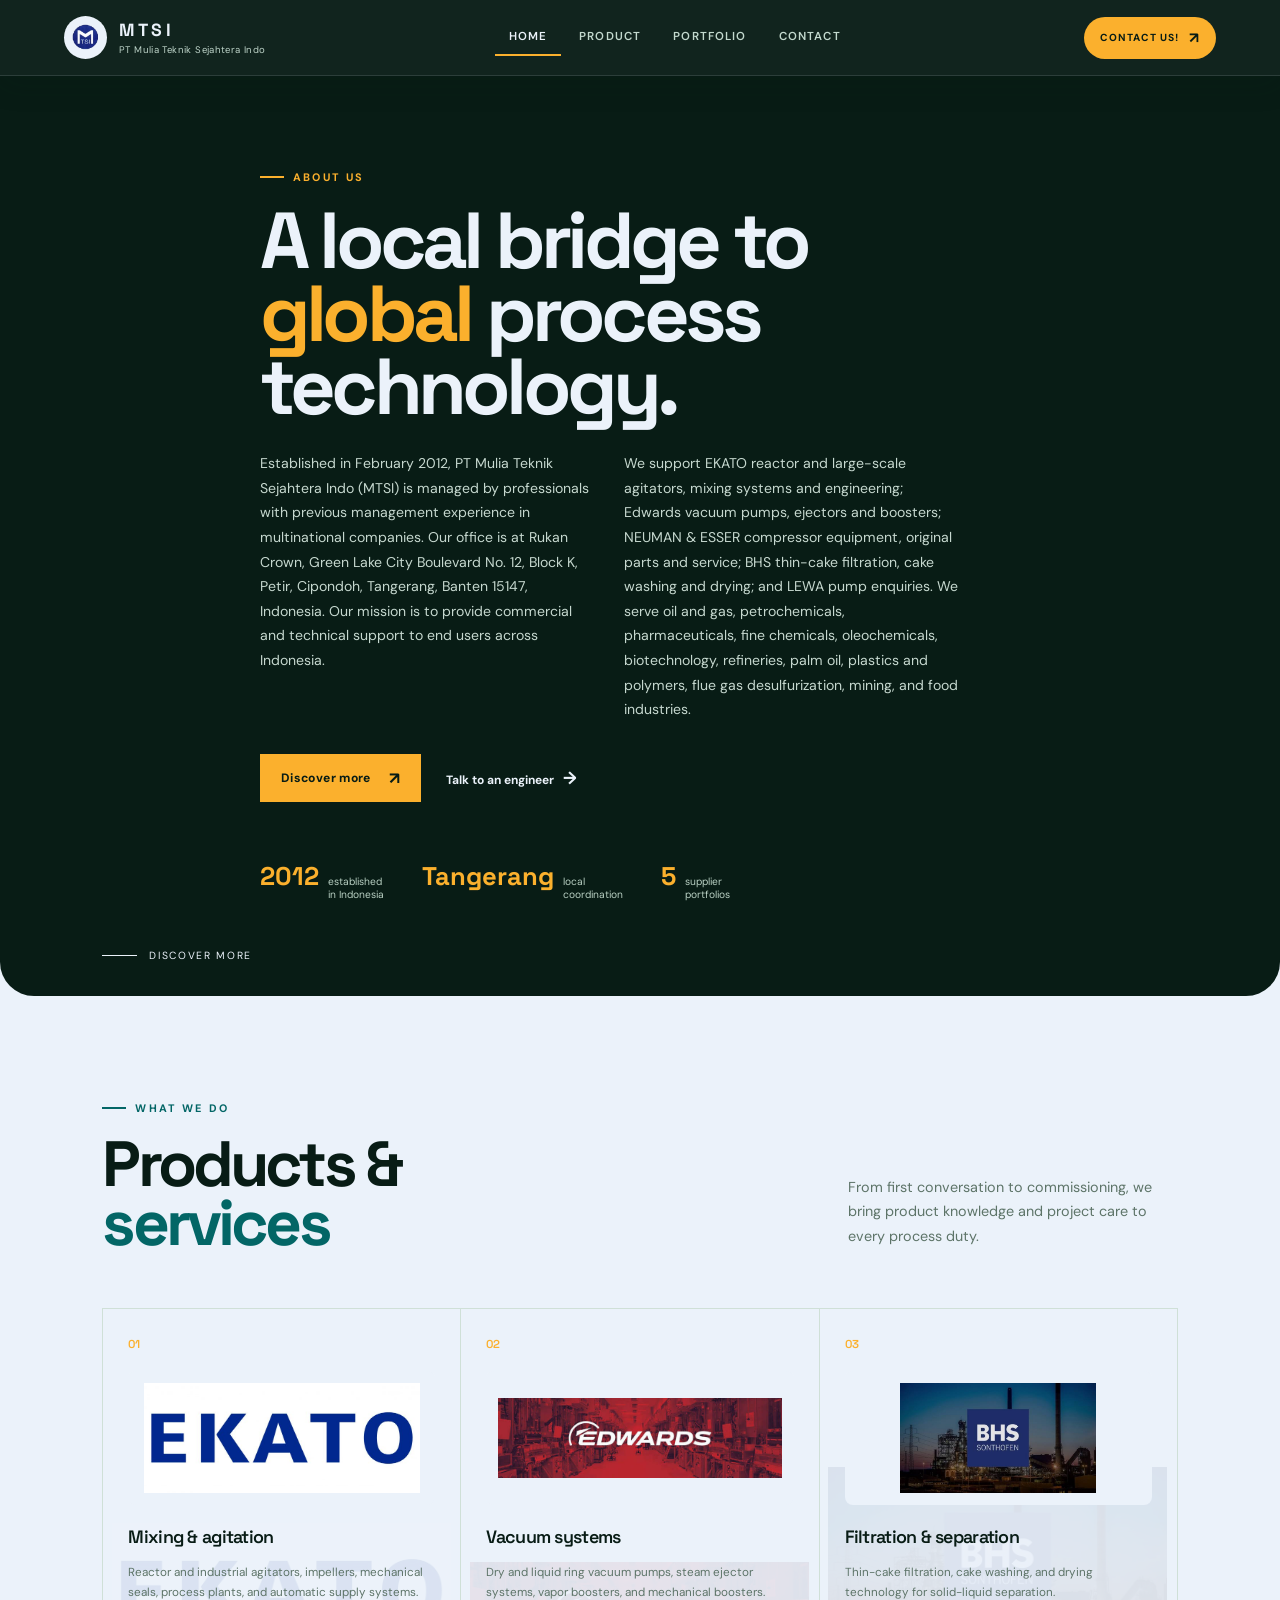
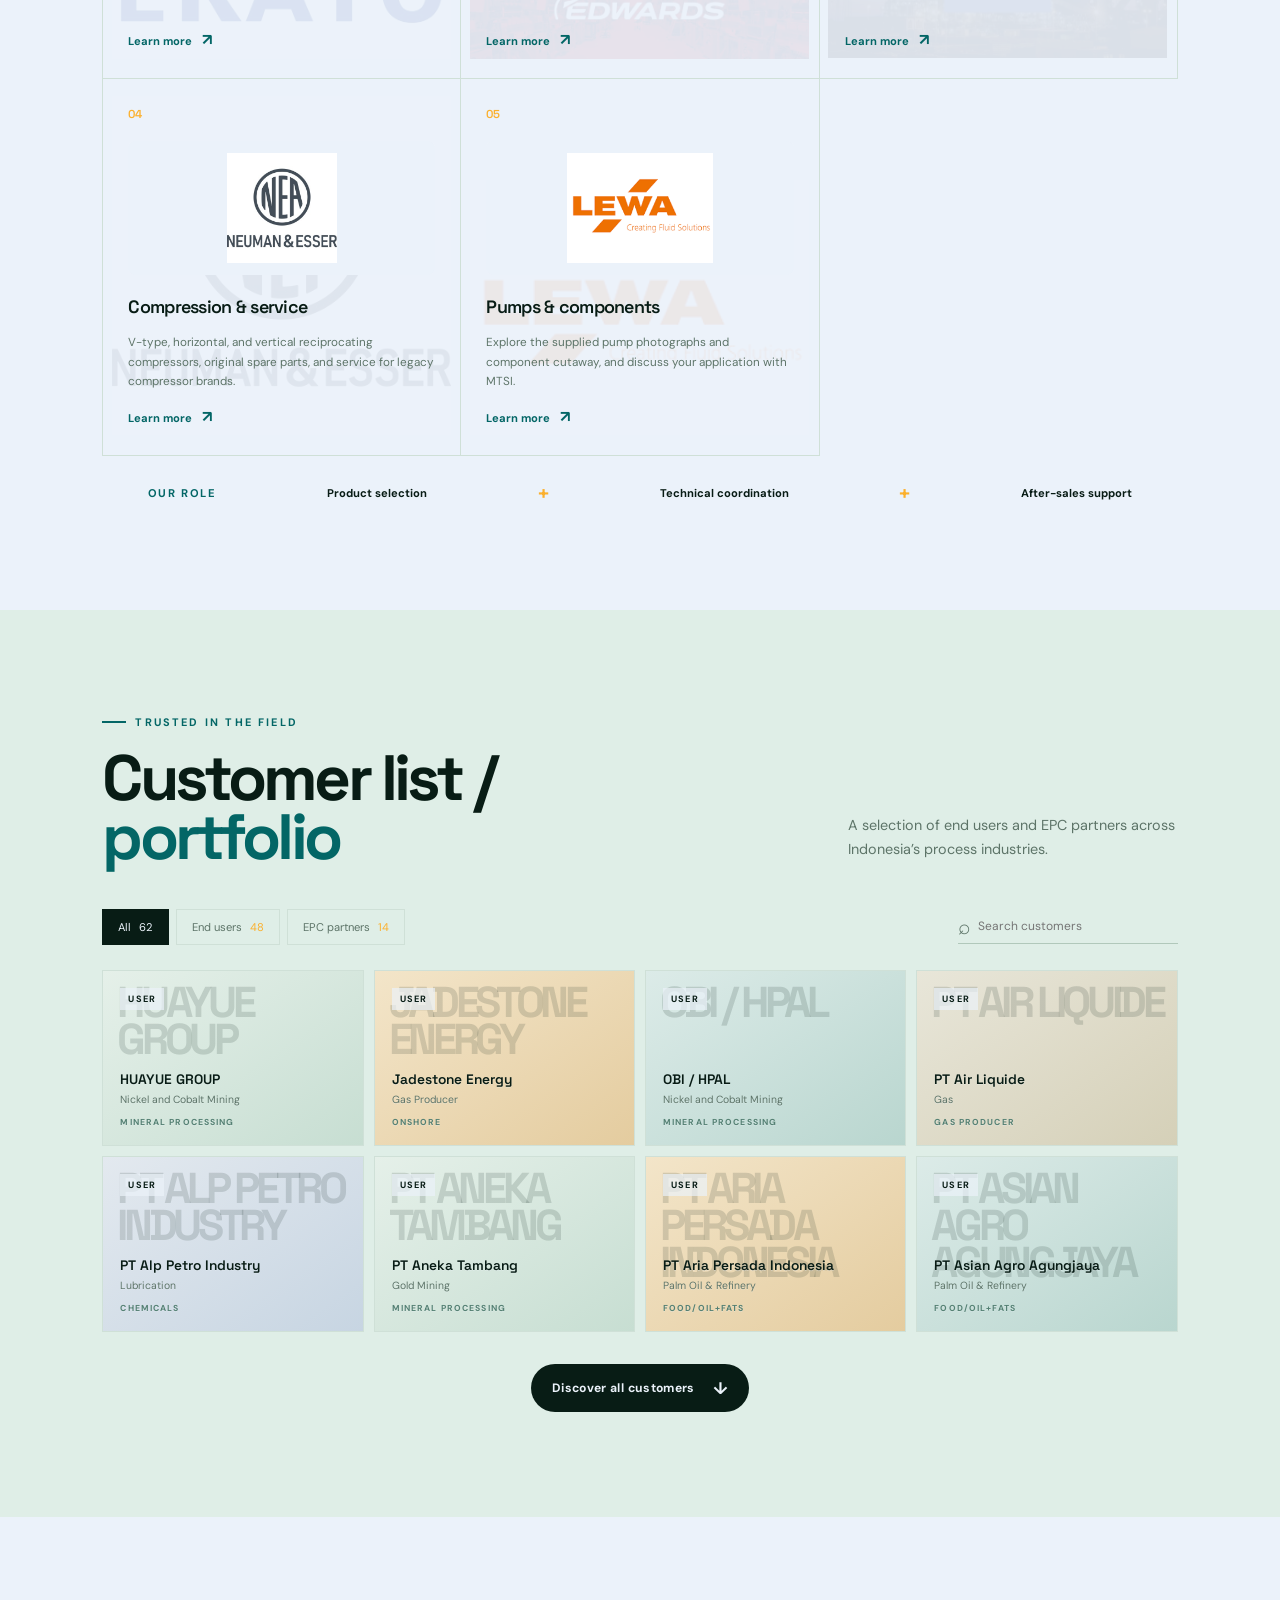
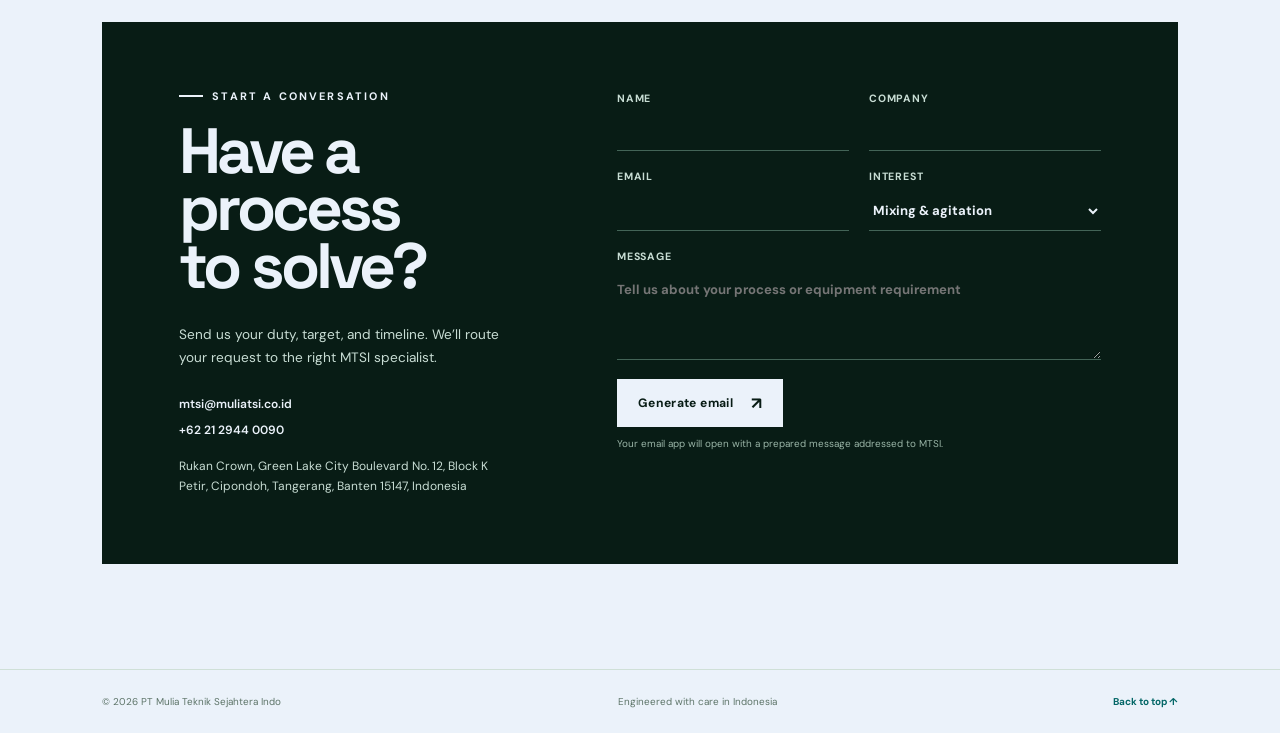
==== index.html @ ccfdd6f6 "Publish MTSI website with supplier catalogues and portfolio" ====
<!DOCTYPE html>
<html lang="en">
  <head>
    <meta charset="UTF-8" />
    <meta name="viewport" content="width=device-width, initial-scale=1.0" />
    <meta name="description" content="PT Mulia Teknik Sejahtera Indo — engineered process equipment, technical support, and industrial solutions in Indonesia." />
    <title>MTSI | Engineered Process Solutions in Indonesia</title>
    <link rel="preconnect" href="https://fonts.googleapis.com" />
    <link rel="preconnect" href="https://fonts.gstatic.com" crossorigin />
    <link href="https://fonts.googleapis.com/css2?family=DM+Sans:wght@400;500;600;700&family=Space+Grotesk:wght@500;600;700&display=swap" rel="stylesheet" />
    <link rel="stylesheet" href="styles.css" />
  </head>
  <body>
    <div class="site-shell">
      <header class="sidebar topbar" id="sidebar">
        <a class="brand" href="#home" aria-label="MTSI home">
          <span class="brand-mark"><img src="figs/MTSI_Logo.png" alt="MTSI logo" /></span>
          <span class="brand-copy"><strong>MTSI</strong><small>PT Mulia Teknik Sejahtera Indo</small></span>
        </a>
        <nav class="side-nav" aria-label="Main navigation">
          <a class="nav-item is-active" href="#home" data-nav="home"><span>Home</span></a>
          <a class="nav-item" href="#products" data-nav="products"><span>Product</span></a>
          <a class="nav-item" href="#portfolio" data-nav="portfolio"><span>Portfolio</span></a>
          <a class="nav-item" href="#contact" data-nav="contact"><span>Contact</span></a>
        </nav>
        <a class="topbar-contact" href="#contact">CONTACT US! <span>↗</span></a>
      </header>

      <button class="menu-toggle" type="button" aria-label="Open navigation" aria-expanded="false" aria-controls="sidebar"><span></span><span></span></button>
      <main class="main-content">
        <section id="home" class="hero section-anchor" aria-labelledby="hero-title">
          <div class="hero-grid">
            <div class="hero-copy">
              <p class="eyebrow"><span></span>About us</p>
              <h1 id="hero-title">A local bridge to <em>global</em> process technology.</h1>
              <div class="about-copy">
                <p>Established in February 2012, PT Mulia Teknik Sejahtera Indo (MTSI) is managed by professionals with previous management experience in multinational companies. Our office is at Rukan Crown, Green Lake City Boulevard No. 12, Block K, Petir, Cipondoh, Tangerang, Banten 15147, Indonesia. Our mission is to provide commercial and technical support to end users across Indonesia.</p>
                <p>We support EKATO reactor and large-scale agitators, mixing systems and engineering; Edwards vacuum pumps, ejectors and boosters; NEUMAN &amp; ESSER compressor equipment, original parts and service; BHS thin-cake filtration, cake washing and drying; and LEWA pump enquiries. We serve oil and gas, petrochemicals, pharmaceuticals, fine chemicals, oleochemicals, biotechnology, refineries, palm oil, plastics and polymers, flue gas desulfurization, mining, and food industries.</p>
              </div>
              <div class="hero-actions"><a class="button button-dark" href="#products">Discover more <span>↗</span></a><a class="text-link" href="#contact">Talk to an engineer <span>→</span></a></div>
              <div class="hero-metrics" aria-label="Company highlights"><div><strong>2012</strong><span>established<br />in Indonesia</span></div><div><strong>Tangerang</strong><span>local<br />coordination</span></div><div><strong>5</strong><span>supplier<br />portfolios</span></div></div>
            </div>
          </div>
          <a class="scroll-cue" href="#products"><span class="scroll-line"></span>Discover more</a>
        </section>

        <section id="products" class="products section-anchor" aria-labelledby="products-title">
          <div class="section-intro"><div><p class="eyebrow"><span></span>What we do</p><h2 id="products-title">Products &amp;<br /><em>services</em></h2></div><p class="section-lede">From first conversation to commissioning, we bring product knowledge and project care to every process duty.</p></div>
          <div class="service-grid">
            <article class="service-card" data-principal="EKATO" style="--supplier-logo: url('figs/principals/ekato.jpg')">
              <span class="service-index">01</span>
              <span class="principal-logo"><img src="figs/principals/ekato.jpg" alt="EKATO logo" width="260" height="110" loading="lazy" /></span>
              <h3>Mixing &amp; agitation</h3><p>Reactor and industrial agitators, impellers, mechanical seals, process plants, and automatic supply systems.</p>
              <a href="principals/ekato.html">Learn more <span>↗</span></a>
            </article>
            <article class="service-card" data-principal="EDWARDS" style="--supplier-logo: url('figs/principals/edwards.jpeg')">
              <span class="service-index">02</span>
              <span class="principal-logo"><img src="figs/principals/edwards.jpeg" alt="EDWARDS logo" width="260" height="110" loading="lazy" /></span>
              <h3>Vacuum systems</h3><p>Dry and liquid ring vacuum pumps, steam ejector systems, vapor boosters, and mechanical boosters.</p>
              <a href="principals/edwards.html">Learn more <span>↗</span></a>
            </article>
            <article class="service-card" data-principal="BHS SONTHOFEN" style="--supplier-logo: url('figs/principals/bhs-sonthofen.jpeg')">
              <span class="service-index">03</span>
              <span class="principal-logo"><img src="figs/principals/bhs-sonthofen.jpeg" alt="BHS SONTHOFEN logo" width="260" height="110" loading="lazy" /></span>
              <h3>Filtration &amp; separation</h3><p>Thin-cake filtration, cake washing, and drying technology for solid-liquid separation.</p>
              <a href="principals/bhs-sonthofen.html">Learn more <span>↗</span></a>
            </article>
            <article class="service-card" data-principal="NEUMAN &amp; ESSER" style="--supplier-logo: url('figs/principals/nea.jpg')">
              <span class="service-index">04</span>
              <span class="principal-logo"><img src="figs/principals/nea.jpg" alt="NEUMAN &amp; ESSER logo" width="260" height="110" loading="lazy" /></span>
              <h3>Compression &amp; service</h3><p>V-type, horizontal, and vertical reciprocating compressors, original spare parts, and service for legacy compressor brands.</p>
              <a href="principals/compression.html">Learn more <span>↗</span></a>
            </article>
            <article class="service-card" data-principal="LEWA" style="--supplier-logo: url('figs/principals/lewa.png')">
              <span class="service-index">05</span>
              <span class="principal-logo"><img src="figs/principals/lewa.png" alt="LEWA logo" width="260" height="110" loading="lazy" /></span>
              <h3>Pumps &amp; components</h3><p>Explore the supplied pump photographs and component cutaway, and discuss your application with MTSI.</p>
              <a href="principals/lewa.html">Learn more <span>↗</span></a>
            </article>
          </div>
          <div class="service-ribbon"><span>Our role</span><strong>Product selection</strong><b>+</b><strong>Technical coordination</strong><b>+</b><strong>After-sales support</strong></div>
        </section>

        <section id="portfolio" class="portfolio section-anchor" aria-labelledby="portfolio-title">
          <div class="section-intro portfolio-intro"><div><p class="eyebrow"><span></span>Trusted in the field</p><h2 id="portfolio-title">Customer list /<br /><em>portfolio</em></h2></div><p class="section-lede">A selection of end users and EPC partners across Indonesia’s process industries.</p></div>
          <div class="portfolio-toolbar"><div class="filter-group" role="group" aria-label="Filter customers"><button class="filter-button is-selected" type="button" data-filter="all">All <span>62</span></button><button class="filter-button" type="button" data-filter="user">End users <span>48</span></button><button class="filter-button" type="button" data-filter="epc">EPC partners <span>14</span></button></div><label class="search-box"><span>⌕</span><input type="search" id="customer-search" placeholder="Search customers" aria-label="Search customers" /></label></div>
          <div class="customer-grid" id="customer-grid">              <article class="customer-card" data-type="user" data-category="mineral processing">
                <span class="customer-type">USER</span>
                <h3>HUAYUE GROUP</h3>
                <p>Nickel and Cobalt Mining</p>
                <span class="customer-category">Mineral Processing</span>
              </article>
              <article class="customer-card" data-type="user" data-category="onshore">
                <span class="customer-type">USER</span>
                <h3>Jadestone Energy</h3>
                <p>Gas Producer</p>
                <span class="customer-category">Onshore</span>
              </article>
              <article class="customer-card" data-type="user" data-category="mineral processing">
                <span class="customer-type">USER</span>
                <h3>OBI / HPAL</h3>
                <p>Nickel and Cobalt Mining</p>
                <span class="customer-category">Mineral Processing</span>
              </article>
              <article class="customer-card" data-type="user" data-category="gas producer">
                <span class="customer-type">USER</span>
                <h3>PT Air Liquide</h3>
                <p>Gas</p>
                <span class="customer-category">Gas Producer</span>
              </article>
              <article class="customer-card" data-type="user" data-category="chemicals">
                <span class="customer-type">USER</span>
                <h3>PT Alp Petro Industry</h3>
                <p>Lubrication</p>
                <span class="customer-category">Chemicals</span>
              </article>
              <article class="customer-card" data-type="user" data-category="mineral processing">
                <span class="customer-type">USER</span>
                <h3>PT Aneka Tambang</h3>
                <p>Gold Mining</p>
                <span class="customer-category">Mineral Processing</span>
              </article>
              <article class="customer-card" data-type="user" data-category="food/oil+fats">
                <span class="customer-type">USER</span>
                <h3>PT Aria Persada Indonesia</h3>
                <p>Palm Oil &amp; Refinery</p>
                <span class="customer-category">Food/Oil+Fats</span>
              </article>
              <article class="customer-card" data-type="user" data-category="food/oil+fats">
                <span class="customer-type">USER</span>
                <h3>PT Asian Agro Agungjaya</h3>
                <p>Palm Oil &amp; Refinery</p>
                <span class="customer-category">Food/Oil+Fats</span>
              </article>
              <article class="customer-card" data-type="user" data-category="polymers">
                <span class="customer-type">USER</span>
                <h3>PT BASF Indonesia</h3>
                <p>Polymer</p>
                <span class="customer-category">Polymers</span>
              </article>
              <article class="customer-card" data-type="user" data-category="personal care">
                <span class="customer-type">USER</span>
                <h3>PT Bayer Indonesia</h3>
                <p>Healthy care products</p>
                <span class="customer-category">Personal Care</span>
              </article>
              <article class="customer-card" data-type="user" data-category="petrochemicals">
                <span class="customer-type">USER</span>
                <h3>PT Chandra Asri Pacific</h3>
                <p>High density polyethylene &amp; Low density polyethylene (HDPE &amp; LDPE)</p>
                <span class="customer-category">Petrochemicals</span>
              </article>
              <article class="customer-card" data-type="user" data-category="chemicals">
                <span class="customer-type">USER</span>
                <h3>PT Clariant Indonesia</h3>
                <p>Specialist chemical &amp; pigment preparation</p>
                <span class="customer-category">Chemicals</span>
              </article>
              <article class="customer-card" data-type="user" data-category="food/oil+fats">
                <span class="customer-type">USER</span>
                <h3>PT Ecogreen Oleochemical</h3>
                <p>Oleochemical</p>
                <span class="customer-category">Food/Oil+Fats</span>
              </article>
              <article class="customer-card" data-type="user" data-category="food/oil+fats">
                <span class="customer-type">USER</span>
                <h3>PT Energi Agro Nusantara</h3>
                <p>Bio Ethanol</p>
                <span class="customer-category">Food/Oil+Fats</span>
              </article>
              <article class="customer-card" data-type="user" data-category="food/oil+fats">
                <span class="customer-type">USER</span>
                <h3>PT Energi Sejahtera Mas</h3>
                <p>Refinery &amp; Olechemical</p>
                <span class="customer-category">Food/Oil+Fats</span>
              </article>
              <article class="customer-card" data-type="user" data-category="offshore">
                <span class="customer-type">USER</span>
                <h3>PT ENI Indonesia</h3>
                <p>Gas Producer</p>
                <span class="customer-category">Offshore</span>
              </article>
              <article class="customer-card" data-type="user" data-category="food/oil+fats">
                <span class="customer-type">USER</span>
                <h3>PT Evonic</h3>
                <p>Oleochemical</p>
                <span class="customer-category">Food/Oil+Fats</span>
              </article>
              <article class="customer-card" data-type="user" data-category="polymers">
                <span class="customer-type">USER</span>
                <h3>PT GT Petrochem</h3>
                <p>Polyester and chemicals including polyester pre-oriented yarns (POY), polyester spin drawn yarns (SDY), polyester staple fibers (PSF) and polyester chips</p>
                <span class="customer-category">Polymers</span>
              </article>
              <article class="customer-card" data-type="user" data-category="">
                <span class="customer-type">USER</span>
                <h3>PT Indesso Aroma</h3>
                <p>Flavor &amp; Fragrance Ingredient Industries</p>
                <span class="customer-category">Engineering & process industry</span>
              </article>
              <article class="customer-card" data-type="user" data-category="chemicals">
                <span class="customer-type">USER</span>
                <h3>PT Indorama Petrochemical (Polyprima)</h3>
                <p>PTA</p>
                <span class="customer-category">Chemicals</span>
              </article>
              <article class="customer-card" data-type="user" data-category="polymers">
                <span class="customer-type">USER</span>
                <h3>PT Indorama Polychem Indonesia/Jawa Barat</h3>
                <p>Polyester</p>
                <span class="customer-category">Polymers</span>
              </article>
              <article class="customer-card" data-type="user" data-category="polymers">
                <span class="customer-type">USER</span>
                <h3>PT Indorama Synthetic</h3>
                <p>Polyester</p>
                <span class="customer-category">Polymers</span>
              </article>
              <article class="customer-card" data-type="user" data-category="chemicals">
                <span class="customer-type">USER</span>
                <h3>PT Ineos Aromatics Indonesia</h3>
                <p>PTA</p>
                <span class="customer-category">Chemicals</span>
              </article>
              <article class="customer-card" data-type="user" data-category="chemicals">
                <span class="customer-type">USER</span>
                <h3>PT Kaltim Methanol Industri</h3>
                <p>Methanol</p>
                <span class="customer-category">Chemicals</span>
              </article>
              <article class="customer-card" data-type="user" data-category="energy">
                <span class="customer-type">USER</span>
                <h3>PT KPJB Komipo Pembangkitan Jawa Bali (Central Java Power)</h3>
                <p>Power Plant</p>
                <span class="customer-category">Energy</span>
              </article>
              <article class="customer-card" data-type="user" data-category="food/oil+fats">
                <span class="customer-type">USER</span>
                <h3>PT Kutai Refinery</h3>
                <p>Refinery &amp; Olechemical</p>
                <span class="customer-category">Food/Oil+Fats</span>
              </article>
              <article class="customer-card" data-type="user" data-category="food/oil+fats">
                <span class="customer-type">USER</span>
                <h3>PT Megasurya Mas/Sidoarjo, JL.</h3>
                <p>Palm Oil &amp; Refinery</p>
                <span class="customer-category">Food/Oil+Fats</span>
              </article>
              <article class="customer-card" data-type="user" data-category="chemicals">
                <span class="customer-type">USER</span>
                <h3>PT Merak Chemical Indonesia</h3>
                <p>PTA &amp; Polyester</p>
                <span class="customer-category">Chemicals</span>
              </article>
              <article class="customer-card" data-type="user" data-category="food/oil+fats">
                <span class="customer-type">USER</span>
                <h3>PT Musim Mas</h3>
                <p>Palm Oil &amp; Refinery</p>
                <span class="customer-category">Food/Oil+Fats</span>
              </article>
              <article class="customer-card" data-type="user" data-category="food/oil+fats">
                <span class="customer-type">USER</span>
                <h3>PT Permata Hijau Palm Oleo</h3>
                <p>Refinery &amp; Olechemical</p>
                <span class="customer-category">Food/Oil+Fats</span>
              </article>
              <article class="customer-card" data-type="user" data-category="oil &amp; gas">
                <span class="customer-type">USER</span>
                <h3>PT PERTAMINA EP/Jakarta</h3>
                <p>Gas Producer</p>
                <span class="customer-category">Oil &amp; Gas</span>
              </article>
              <article class="customer-card" data-type="user" data-category="oil &amp; gas">
                <span class="customer-type">USER</span>
                <h3>PT Pertamina Pemasaran</h3>
                <p>Lubrication</p>
                <span class="customer-category">Oil &amp; Gas</span>
              </article>
              <article class="customer-card" data-type="user" data-category="oil &amp; gas">
                <span class="customer-type">USER</span>
                <h3>PT Pertamina Refinery</h3>
                <p>Oil &amp; Gas</p>
                <span class="customer-category">Oil &amp; Gas</span>
              </article>
              <article class="customer-card" data-type="user" data-category="fertilizer">
                <span class="customer-type">USER</span>
                <h3>PT Pupuk Kujang</h3>
                <p>Urea Amonia and NPK</p>
                <span class="customer-category">Fertilizer</span>
              </article>
              <article class="customer-card" data-type="user" data-category="fertilizer">
                <span class="customer-type">USER</span>
                <h3>PT Pupuk Sriwidjaja</h3>
                <p>Urea Amonia and NPK</p>
                <span class="customer-category">Fertilizer</span>
              </article>
              <article class="customer-card" data-type="user" data-category="food">
                <span class="customer-type">USER</span>
                <h3>PT Salim Ivomas Pratama/Jakarta</h3>
                <p>Cooking oil and Palm Oil</p>
                <span class="customer-category">Food</span>
              </article>
              <article class="customer-card" data-type="user" data-category="food/oil+fats">
                <span class="customer-type">USER</span>
                <h3>PT Sari Dumai Oleo</h3>
                <p>Refinery &amp; Olechemical</p>
                <span class="customer-category">Food/Oil+Fats</span>
              </article>
              <article class="customer-card" data-type="user" data-category="food/oil+fats">
                <span class="customer-type">USER</span>
                <h3>PT Smart Tbk.</h3>
                <p>Cooking oil and Palm Oil</p>
                <span class="customer-category">Food/Oil+Fats</span>
              </article>
              <article class="customer-card" data-type="user" data-category="food">
                <span class="customer-type">USER</span>
                <h3>PT Sorini Cargill ( PT Sorini Agro Asia)</h3>
                <p>Sorbitol</p>
                <span class="customer-category">Food</span>
              </article>
              <article class="customer-card" data-type="user" data-category="food">
                <span class="customer-type">USER</span>
                <h3>PT Sorini Towa Berlian Corporindo</h3>
                <p>Sorbitol</p>
                <span class="customer-category">Food</span>
              </article>
              <article class="customer-card" data-type="user" data-category="polymers">
                <span class="customer-type">USER</span>
                <h3>PT Sulindafin/Karawaci Tangerang</h3>
                <p>Polyester</p>
                <span class="customer-category">Polymers</span>
              </article>
              <article class="customer-card" data-type="user" data-category="mineral processing">
                <span class="customer-type">USER</span>
                <h3>PT Timah Industri</h3>
                <p>Tin</p>
                <span class="customer-category">Mineral Processing</span>
              </article>
              <article class="customer-card" data-type="user" data-category="food/oil+fats">
                <span class="customer-type">USER</span>
                <h3>PT Unilever Oleochemicals</h3>
                <p>Oleochemical</p>
                <span class="customer-category">Food/Oil+Fats</span>
              </article>
              <article class="customer-card" data-type="user" data-category="mineral processing">
                <span class="customer-type">USER</span>
                <h3>PT Weda Bay Nickel</h3>
                <p>Nickel</p>
                <span class="customer-category">Mineral Processing</span>
              </article>
              <article class="customer-card" data-type="user" data-category="food/oil+fats">
                <span class="customer-type">USER</span>
                <h3>PT Wilmar Bioenergi Indonesia</h3>
                <p>Palm Oil &amp; Refinery</p>
                <span class="customer-category">Food/Oil+Fats</span>
              </article>
              <article class="customer-card" data-type="user" data-category="food/oil+fats">
                <span class="customer-type">USER</span>
                <h3>PT Wilmar Nabati Indonesia</h3>
                <p>Palm Oil &amp; Refinery</p>
                <span class="customer-category">Food/Oil+Fats</span>
              </article>
              <article class="customer-card" data-type="user" data-category="mineral processing">
                <span class="customer-type">USER</span>
                <h3>QMB</h3>
                <p>Nickel and Cobalt Mining</p>
                <span class="customer-category">Mineral Processing</span>
              </article>
              <article class="customer-card" data-type="user" data-category="mineral processing">
                <span class="customer-type">USER</span>
                <h3>ZHONGWEI</h3>
                <p>Nickel and Cobalt Mining</p>
                <span class="customer-category">Mineral Processing</span>
              </article>
              <article class="customer-card" data-type="epc" data-category="">
                <span class="customer-type">EPC</span>
                <h3>Jurong Engineering</h3>
                <p>Engineering Company</p>
                <span class="customer-category">Engineering & process industry</span>
              </article>
              <article class="customer-card" data-type="epc" data-category="">
                <span class="customer-type">EPC</span>
                <h3>PT Adhi Karya</h3>
                <p>Engineering Company</p>
                <span class="customer-category">Engineering & process industry</span>
              </article>
              <article class="customer-card" data-type="epc" data-category="">
                <span class="customer-type">EPC</span>
                <h3>PT Casa Industri Nusantara Essar Project Limited</h3>
                <p>Engineering Company</p>
                <span class="customer-category">Engineering & process industry</span>
              </article>
              <article class="customer-card" data-type="epc" data-category="">
                <span class="customer-type">EPC</span>
                <h3>PT Inti Karya Persada Teknik (EPC)</h3>
                <p>Engineering Company</p>
                <span class="customer-category">Engineering & process industry</span>
              </article>
              <article class="customer-card" data-type="epc" data-category="">
                <span class="customer-type">EPC</span>
                <h3>PT Istana Karang Laut (EPC)</h3>
                <p>Engineering Company</p>
                <span class="customer-category">Engineering & process industry</span>
              </article>
              <article class="customer-card" data-type="epc" data-category="">
                <span class="customer-type">EPC</span>
                <h3>PT JGC Indonesia (EPC).</h3>
                <p>Engineering Company</p>
                <span class="customer-category">Engineering & process industry</span>
              </article>
              <article class="customer-card" data-type="epc" data-category="">
                <span class="customer-type">EPC</span>
                <h3>PT Krakatau Engineering</h3>
                <p>Engineering Company</p>
                <span class="customer-category">Engineering & process industry</span>
              </article>
              <article class="customer-card" data-type="epc" data-category="">
                <span class="customer-type">EPC</span>
                <h3>PT PPGM</h3>
                <p>Engineering Company</p>
                <span class="customer-category">Engineering & process industry</span>
              </article>
              <article class="customer-card" data-type="epc" data-category="">
                <span class="customer-type">EPC</span>
                <h3>PT Reka Patria Ekaguna</h3>
                <p>Engineering Company</p>
                <span class="customer-category">Engineering & process industry</span>
              </article>
              <article class="customer-card" data-type="epc" data-category="">
                <span class="customer-type">EPC</span>
                <h3>PT Rekayasa Industri(EPC)</h3>
                <p>Engineering Company</p>
                <span class="customer-category">Engineering & process industry</span>
              </article>
              <article class="customer-card" data-type="epc" data-category="">
                <span class="customer-type">EPC</span>
                <h3>PT Technip Indonesia</h3>
                <p>Engineering Company</p>
                <span class="customer-category">Engineering & process industry</span>
              </article>
              <article class="customer-card" data-type="epc" data-category="">
                <span class="customer-type">EPC</span>
                <h3>PT Timas Suplindo</h3>
                <p>Engineering Company</p>
                <span class="customer-category">Engineering & process industry</span>
              </article>
              <article class="customer-card" data-type="epc" data-category="">
                <span class="customer-type">EPC</span>
                <h3>PT Tripatra (EPC)</h3>
                <p>Engineering Company</p>
                <span class="customer-category">Engineering & process industry</span>
              </article>
              <article class="customer-card" data-type="epc" data-category="">
                <span class="customer-type">EPC</span>
                <h3>PT Wijaya Karya (EPC)</h3>
                <p>Engineering Company</p>
                <span class="customer-category">Engineering & process industry</span>
              </article>
          </div>
          <div class="portfolio-more"><button class="button button-dark" id="portfolio-more" type="button">Discover all customers <span>↓</span></button></div>
          <p class="empty-state" id="empty-state" hidden>No customers match that search.</p>
        </section>

        <section id="contact" class="contact section-anchor" aria-labelledby="contact-title">
          <div class="contact-panel"><div class="contact-copy"><p class="eyebrow eyebrow-light"><span></span>Start a conversation</p><h2 id="contact-title">Have a process<br /><em>to solve?</em></h2><p>Send us your duty, target, and timeline. We’ll route your request to the right MTSI specialist.</p><div class="contact-details"><a href="mailto:mtsi@muliatsi.co.id">mtsi@muliatsi.co.id</a><a href="tel:+622129440090">+62 21 2944 0090</a><address>Rukan Crown, Green Lake City Boulevard No. 12, Block K<br />Petir, Cipondoh, Tangerang, Banten 15147, Indonesia</address></div></div><form class="inquiry-form" id="inquiry-form"><div class="form-row"><label>Name<input name="name" type="text" autocomplete="name" required /></label><label>Company<input name="company" type="text" autocomplete="organization" required /></label></div><div class="form-row"><label>Email<input name="email" type="email" autocomplete="email" required /></label><label>Interest<select name="interest"><option>Mixing &amp; agitation</option><option>Vacuum systems</option><option>Filtration &amp; separation</option><option>Compression</option><option>LEWA pumps &amp; components</option><option>General enquiry</option></select></label></div><label>Message<textarea name="message" rows="4" placeholder="Tell us about your process or equipment requirement"></textarea></label><button class="button button-light" type="submit">Generate email <span>↗</span></button><p class="form-note">Your email app will open with a prepared message addressed to MTSI.</p></form></div>
        </section>
        <footer class="site-footer"><span>© <span id="year"></span> PT Mulia Teknik Sejahtera Indo</span><span>Engineered with care in Indonesia</span><a href="#home">Back to top ↑</a></footer>
      </main>
    </div>
    <script src="app.js"></script>
  </body>
</html>
---- styles.css ----
:root {
  --cream: #EBF2FA;
  --gold: #FBB02D;
  --red: #036666;
  --maroon: #1B4322;
  --plum: #081c15;
  --paper: #EBF2FA;
  --ink: #081c15;
  --muted: #5d7468;
  --line: #cfe0d7;
  --white: #EBF2FA;
  --shadow: 0 24px 70px rgba(8, 28, 21, .12);
}
* { box-sizing: border-box; }
html { scroll-behavior: smooth; }
body { margin: 0; background: var(--paper); color: var(--ink); font-family: "DM Sans", Arial, sans-serif; }
a { color: inherit; text-decoration: none; }
button, input, select, textarea { font: inherit; }
button { cursor: pointer; }
.site-shell { min-height: 100vh; }
.sidebar { width: 255px; position: fixed; inset: 0 auto 0 0; z-index: 20; display: flex; flex-direction: column; padding: 34px 27px 27px; color: var(--white); background: var(--plum); }
.brand { display: flex; align-items: center; gap: 12px; }
.brand-mark { display: grid; place-items: center; width: 52px; height: 52px; padding: 5px; background: var(--cream); border-radius: 50%; }
.brand-mark img { width: 100%; height: 100%; object-fit: contain; }
.brand-copy strong { display: block; letter-spacing: .18em; font: 700 1.3rem "Space Grotesk", sans-serif; }
.brand-copy small { display: block; margin-top: 3px; color: #bed4c9; font-size: .64rem; line-height: 1.35; letter-spacing: .04em; }
.side-label { margin: 78px 0 18px; color: #8aa79a; font-size: .64rem; text-transform: uppercase; letter-spacing: .2em; }
.side-nav { display: grid; gap: 8px; }
.nav-item { display: flex; align-items: center; gap: 15px; padding: 14px 12px; border-left: 2px solid transparent; color: #c3d9ce; font-size: .78rem; font-weight: 600; transition: .2s ease; }
.nav-item:hover, .nav-item.is-active { color: var(--cream); border-color: var(--gold); background: rgba(251,176,45,.1); }
.nav-number { width: 18px; color: #587668; font-size: .65rem; }
.nav-item.is-active .nav-number { color: var(--gold); }
.sidebar-foot { display: flex; align-items: center; gap: 9px; margin-top: auto; color: #c3d9ce; font-size: .68rem; line-height: 1.45; }
.sidebar-foot small { color: #709083; }
.status-dot { width: 8px; height: 8px; border-radius: 50%; background: var(--gold); box-shadow: 0 0 0 5px rgba(251,176,45,.18); }
.main-content { margin-left: 255px; overflow: hidden; }
.section-anchor { scroll-margin-top: 22px; }
.hero { min-height: 720px; position: relative; padding: 94px clamp(35px, 8vw, 120px) 45px; background: var(--plum); border-radius: 0 0 34px 34px; }
.hero-grid { max-width: 1220px; min-height: 550px; margin: auto; display: grid; grid-template-columns: minmax(350px, .9fr) 1.1fr; align-items: center; gap: 40px; }
.hero .eyebrow { color: var(--gold); }
.hero em { color: var(--gold); }
.hero .text-link { color: var(--cream); }
.hero .art-note, .hero .scroll-cue { color: var(--cream); }
.eyebrow { display: flex; align-items: center; gap: 9px; margin: 0 0 20px; color: var(--red); font-size: .68rem; font-weight: 700; text-transform: uppercase; letter-spacing: .2em; }
.eyebrow span { display: inline-block; width: 24px; height: 2px; background: currentColor; }
.hero h1, h2 { margin: 0; font-family: "Space Grotesk", sans-serif; font-weight: 700; letter-spacing: -.06em; }
.hero h1 { color: #EBF2FA; max-width: 560px; font-size: clamp(3.4rem, 6.2vw, 6.4rem); line-height: .92; }
em { color: var(--red); font-style: normal; }
.lede { max-width: 470px; margin: 30px 0 0; color: #c6d8cf; font-size: 1rem; line-height: 1.7; }
.top-contact { position: absolute; z-index: 4; top: 25px; right: clamp(22px, 5vw, 78px); display: inline-flex; align-items: center; gap: 12px; padding: 12px 18px; color: var(--plum); background: var(--gold); border-radius: 999px; font-size: .68rem; font-weight: 700; letter-spacing: .1em; box-shadow: 0 8px 20px rgba(0,0,0,.16); transition: transform .2s ease, background .2s ease; }
.top-contact:hover { transform: translateY(-2px); background: #EBF2FA; }
.top-contact span { font-size: 1rem; }
.hero-actions { display: flex; align-items: center; flex-wrap: wrap; gap: 25px; margin-top: 32px; }
.button { display: inline-flex; align-items: center; justify-content: center; gap: 18px; min-height: 48px; padding: 0 21px; border: 0; font-size: .76rem; font-weight: 700; letter-spacing: .03em; transition: transform .2s ease, box-shadow .2s ease; }
.button:hover { transform: translateY(-2px); box-shadow: 0 9px 22px rgba(8,28,21,.2); }
.button span { font-size: 1.05rem; }
.button-dark { color: var(--white); background: var(--plum); }
.button-light { color: var(--plum); background: var(--cream); }
.text-link { color: var(--maroon); font-size: .75rem; font-weight: 700; }
.text-link span { margin-left: 6px; font-size: 1.1rem; }
.hero-metrics { display: flex; gap: 38px; margin-top: 70px; }
.hero-metrics div { display: flex; align-items: baseline; gap: 9px; }
.hero-metrics strong { color: var(--red); font: 700 1.7rem "Space Grotesk", sans-serif; }
.hero-metrics span { color: #b9d0c3; font-size: .64rem; line-height: 1.3; }
.hero-art { min-height: 530px; position: relative; }
.sun-disc { position: absolute; width: 390px; height: 390px; top: 39px; left: 14%; border-radius: 50%; background: var(--gold); opacity: .95; }
.art-ring { position: absolute; border: 1px solid rgba(251,176,45,.45); border-radius: 50%; }
.ring-one { width: 480px; height: 480px; top: -7px; left: 7%; }
.ring-two { width: 570px; height: 570px; top: -52px; left: -1%; border-color: rgba(235,242,250,.18); }
.art-machine { position: absolute; z-index: 2; width: 245px; height: 340px; top: 115px; left: 30%; }
.machine-top { position: absolute; left: 28px; top: 0; width: 185px; height: 85px; border-radius: 45% 45% 17% 17%; background: var(--plum); border: 8px solid var(--maroon); }
.machine-body { position: absolute; left: 45px; top: 75px; width: 155px; height: 195px; display: flex; justify-content: space-evenly; padding-top: 37px; border: 8px solid var(--maroon); border-top: 0; background: #036666; clip-path: polygon(0 0,100% 0,91% 100%,9% 100%); }
.machine-body span { display: block; width: 13px; height: 115px; background: var(--cream); border-radius: 8px; opacity: .85; }
.machine-base { position: absolute; left: 15px; bottom: 16px; width: 215px; height: 40px; border-radius: 50%; background: var(--plum); border-bottom: 9px solid var(--maroon); }
.machine-pipe { position: absolute; display: block; width: 65px; height: 90px; border: 9px solid var(--maroon); border-left: 0; }
.pipe-a { right: -34px; top: 113px; border-radius: 0 24px 24px 0; }
.pipe-b { left: -29px; top: 197px; height: 70px; border-right: 0; border-left: 9px solid var(--maroon); border-radius: 24px 0 0 24px; }
.art-note { position: absolute; z-index: 3; color: var(--maroon); font-size: .63rem; line-height: 1.4; letter-spacing: .15em; }
.art-note b { font-size: .72rem; }
.note-top { top: 41px; right: 5%; text-align: right; }
.note-bottom { right: 4%; bottom: 62px; }
.scroll-cue { position: absolute; bottom: 40px; left: clamp(35px, 8vw, 120px); display: flex; align-items: center; gap: 12px; color: var(--maroon); font-size: .65rem; text-transform: uppercase; letter-spacing: .16em; }
.scroll-line { width: 35px; height: 1px; background: currentColor; }
.products, .portfolio { padding: 105px clamp(35px, 8vw, 120px); background: var(--paper); }
.section-intro { max-width: 1160px; margin: auto auto 55px; display: flex; justify-content: space-between; align-items: end; gap: 60px; }
.section-intro h2 { font-size: clamp(3rem, 5vw, 5.1rem); line-height: .92; }
.section-lede { max-width: 330px; margin: 0 0 5px; color: var(--muted); font-size: .9rem; line-height: 1.7; }
.service-grid { max-width: 1160px; margin: auto; display: grid; grid-template-columns: repeat(4, 1fr); border-top: 1px solid var(--line); border-left: 1px solid var(--line); }
.service-card { min-height: 390px; position: relative; padding: 28px 25px; border-right: 1px solid var(--line); border-bottom: 1px solid var(--line); transition: .2s ease; }
.service-card:hover, .service-featured { color: var(--white); background: var(--maroon); }
.service-index { color: var(--gold); font: 600 .72rem "Space Grotesk", sans-serif; }
.service-icon { height: 102px; position: relative; margin: 35px 0 25px; }
.icon-mix i { position: absolute; display: block; width: 15px; height: 78px; bottom: 8px; border-radius: 10px; background: var(--gold); transform-origin: bottom; }
.icon-mix i:nth-child(1) { left: 25px; transform: rotate(-29deg); }.icon-mix i:nth-child(2) { left: 48px; height: 93px; }.icon-mix i:nth-child(3) { left: 71px; transform: rotate(29deg); }
.icon-vacuum { width: 110px; border: 10px solid var(--gold); border-radius: 50%; }.icon-vacuum i { position: absolute; left: 45px; width: 9px; height: 43px; background: var(--red); transform-origin: bottom; }.icon-vacuum i:first-child { top: 14px; transform: rotate(35deg); }.icon-vacuum i:last-child { top: 14px; transform: rotate(-35deg); }
.icon-filter { display: flex; align-items: end; gap: 8px; padding-left: 6px; }.icon-filter i { display: block; width: 25px; height: 84px; border: 4px solid var(--gold); border-bottom: 0; border-radius: 18px 18px 0 0; }.icon-filter i:nth-child(2) { height: 60px; }.icon-filter i:nth-child(3) { height: 96px; }
.icon-compress { width: 110px; border: 10px solid var(--gold); border-radius: 50%; }.icon-compress i { position: absolute; left: 40px; top: 9px; width: 10px; height: 68px; background: var(--red); transform: rotate(48deg); }.icon-compress i:last-child { transform: rotate(-48deg); }
.service-card h3 { max-width: 190px; margin: 0; font: 600 1.25rem "Space Grotesk", sans-serif; letter-spacing: -.04em; }.service-card p { min-height: 84px; margin: 15px 0; color: var(--muted); font-size: .73rem; line-height: 1.65; }.service-featured p, .service-card:hover p { color: #b9d0c3; }.service-card a { color: var(--red); font-size: .7rem; font-weight: 700; }.service-featured a, .service-card:hover a { color: var(--cream); }.service-card a span { margin-left: 7px; font-size: 1rem; }
.service-ribbon { max-width: 1160px; margin: 0 auto; display: flex; justify-content: space-around; align-items: center; gap: 20px; padding: 24px 0 0; color: var(--muted); font-size: .7rem; }.service-ribbon span { color: var(--red); font-weight: 700; text-transform: uppercase; letter-spacing: .14em; }.service-ribbon strong { color: var(--plum); }.service-ribbon b { color: var(--gold); font-size: 1.2rem; }
.portfolio { background: #dfeee7; }.portfolio-intro { margin-bottom: 42px; }.portfolio-toolbar { max-width: 1160px; margin: auto  auto 25px; display: flex; justify-content: space-between; align-items: center; gap: 20px; }.filter-group { display: flex; gap: 7px; flex-wrap: wrap; }.filter-button { padding: 10px 15px; border: 1px solid var(--line); color: var(--muted); background: transparent; font-size: .7rem; }.filter-button span { margin-left: 5px; color: var(--gold); }.filter-button.is-selected, .filter-button:hover { color: var(--white); border-color: var(--plum); background: var(--plum); }.filter-button.is-selected span { color: var(--cream); }.search-box { display: flex; align-items: center; width: 220px; border-bottom: 1px solid #b1c8bb; color: var(--muted); }.search-box span { font-size: 1.3rem; }.search-box input { width: 100%; padding: 9px 7px; border: 0; outline: 0; color: var(--ink); background: transparent; font-size: .75rem; }.customer-grid { max-width: 1160px; margin: auto; display: grid; grid-template-columns: repeat(4, 1fr); gap: 10px; }.customer-card { min-height: 152px; padding: 18px; border: 1px solid var(--line); background: rgba(235,242,250,.72); }.customer-card[hidden] { display: none; }.customer-type, .customer-category { color: var(--red); font-size: .57rem; font-weight: 700; text-transform: uppercase; letter-spacing: .13em; }.customer-card h3 { margin: 16px 0 8px; font: 600 .9rem "Space Grotesk", sans-serif; line-height: 1.2; }.customer-card p { min-height: 28px; margin: 0 0 13px; color: var(--muted); font-size: .65rem; line-height: 1.4; }.customer-category { color: #548073; font-size: .54rem; }.empty-state { max-width: 1160px; margin: 35px auto; color: var(--muted); }
.contact { padding: 105px clamp(35px, 8vw, 120px); background: var(--paper); }.contact-panel { max-width: 1160px; margin: auto; display: grid; grid-template-columns: .85fr 1.15fr; gap: 80px; padding: 67px clamp(30px, 6vw, 82px); color: var(--white); background: var(--plum); }.eyebrow-light { color: var(--cream); }.contact h2 { font-size: clamp(3.1rem, 5vw, 5.3rem); line-height: .9; }.contact h2 em { color: var(--cream); }.contact-copy > p:not(.eyebrow) { max-width: 330px; margin: 27px 0; color: #c8ddd4; font-size: .85rem; line-height: 1.7; }.contact-details { display: grid; gap: 10px; }.contact-details a { color: var(--cream); font-size: .75rem; font-weight: 600; }.inquiry-form { padding-top: 3px; }.form-row { display: grid; grid-template-columns: 1fr 1fr; gap: 20px; }.inquiry-form label { display: grid; gap: 8px; margin-bottom: 19px; color: #c8ddd4; font-size: .66rem; font-weight: 700; letter-spacing: .08em; text-transform: uppercase; }.inquiry-form input, .inquiry-form select, .inquiry-form textarea { width: 100%; padding: 10px 0; border: 0; border-bottom: 1px solid #436457; outline: 0; resize: vertical; color: var(--white); background: transparent; font-size: .82rem; }.inquiry-form select { color: var(--white); }.inquiry-form option { color: var(--ink); }.inquiry-form input:focus, .inquiry-form select:focus, .inquiry-form textarea:focus { border-color: var(--cream); }.form-note { color: #9ab5a7; font-size: .62rem; }.site-footer { display: flex; justify-content: space-between; gap: 20px; padding: 25px clamp(35px, 8vw, 120px); border-top: 1px solid var(--line); color: var(--muted); font-size: .62rem; }.site-footer a { color: var(--red); font-weight: 700; }.menu-toggle { display: none; }
@media (max-width: 1050px) { .sidebar { width: 218px; padding-left: 20px; padding-right: 20px; }.main-content { margin-left: 218px; }.hero-grid { grid-template-columns: 1fr 1fr; }.hero h1 { font-size: clamp(3.2rem, 6vw, 5rem); }.customer-grid { grid-template-columns: repeat(3, 1fr); }.service-grid { grid-template-columns: repeat(2, 1fr); } }
@media (max-width: 760px) { .sidebar { transform: translateX(-100%); transition: transform .25s ease; box-shadow: 15px 0 40px rgba(0,0,0,.2); }.sidebar.is-open { transform: translateX(0); }.main-content { margin-left: 0; }.menu-toggle { position: fixed; z-index: 30; top: 18px; right: 18px; display: grid; gap: 5px; width: 42px; height: 42px; padding: 12px; border: 0; background: var(--plum); }.menu-toggle span { display: block; height: 2px; background: var(--cream); }.hero { padding-top: 95px; }.hero-grid { display: block; }.hero-art { min-height: 400px; margin-top: 35px; transform: scale(.82); transform-origin: top left; }.hero-metrics { gap: 16px; margin-top: 48px; }.hero-metrics div { display: block; }.hero-metrics strong { display: block; }.scroll-cue { display: none; }.section-intro, .portfolio-toolbar { display: block; }.section-lede { margin-top: 25px; }.service-grid, .customer-grid { grid-template-columns: 1fr 1fr; }.search-box { margin-top: 18px; }.contact-panel { grid-template-columns: 1fr; gap: 42px; }.site-footer { flex-wrap: wrap; } }
@media (max-width: 480px) { .hero, .products, .portfolio, .contact { padding-right: 22px; padding-left: 22px; }.hero h1 { font-size: 3.15rem; }.hero-art { transform: scale(.66); min-height: 335px; }.service-grid, .customer-grid { grid-template-columns: 1fr; }.service-card { min-height: auto; }.service-ribbon { display: grid; grid-template-columns: 1fr 1fr; text-align: center; }.service-ribbon span { grid-column: 1/-1; }.form-row { grid-template-columns: 1fr; gap: 0; }.contact-panel { padding: 45px 25px; }.site-footer { padding: 24px 22px; } }

/* Frozen top navigation: the compact rail stays visible while the page scrolls. */
.topbar.sidebar {
  width: 100%;
  height: 76px;
  position: fixed;
  inset: 0 0 auto 0;
  flex-direction: row;
  align-items: center;
  gap: 34px;
  padding: 12px clamp(22px, 5vw, 78px);
  color: var(--white);
  background: rgba(8, 28, 21, .96);
  border-bottom: 1px solid rgba(235, 242, 250, .12);
  box-shadow: 0 8px 30px rgba(8, 28, 21, .16);
  backdrop-filter: blur(16px);
}
.topbar .brand { flex: 0 0 auto; }
.topbar .brand-mark { width: 43px; height: 43px; }
.topbar .brand-copy strong { font-size: 1.1rem; }
.topbar .brand-copy small { font-size: .6rem; white-space: nowrap; }
.topbar .side-nav { display: flex; align-items: center; gap: 4px; margin: 0 auto; }
.topbar .nav-item { padding: 10px 14px; border: 0; border-bottom: 2px solid transparent; color: #c3d9ce; font-size: .72rem; text-transform: uppercase; letter-spacing: .1em; }
.topbar .nav-item:hover, .topbar .nav-item.is-active { color: var(--cream); border-color: var(--gold); background: transparent; }
.topbar-contact { display: inline-flex; align-items: center; gap: 10px; flex: 0 0 auto; padding: 11px 16px; color: var(--plum); background: var(--gold); border-radius: 999px; font-size: .64rem; font-weight: 700; letter-spacing: .1em; transition: .2s ease; }
.topbar-contact:hover { background: var(--cream); transform: translateY(-1px); }
.topbar-contact span { font-size: .95rem; }
.main-content { margin-left: 0; padding-top: 76px; }
.hero { border-radius: 0 0 34px 34px; }
@media (max-width: 760px) {
  .topbar.sidebar { height: 68px; padding: 10px 18px; gap: 10px; transform: none; box-shadow: 0 8px 30px rgba(8, 28, 21, .16); }
  .topbar .brand-copy small { display: none; }
  .topbar .brand-copy strong { font-size: 1rem; }
  .topbar .brand-mark { width: 38px; height: 38px; }
  .topbar .side-nav { overflow-x: auto; margin-left: auto; scrollbar-width: none; }
  .topbar .side-nav::-webkit-scrollbar { display: none; }
  .topbar .nav-item { padding: 9px 8px; font-size: .58rem; letter-spacing: .05em; white-space: nowrap; }
  .topbar-contact { display: none; }
  .main-content { padding-top: 68px; }
  .menu-toggle { display: none; }
}

/* The opening view stays text-led; motion and brand detail begin below it. */
.hero { min-height: min(760px, calc(100vh - 76px)); display: flex; align-items: center; }
.hero-grid { width: 100%; min-height: 0; grid-template-columns: minmax(0, 760px); justify-content: center; }
.hero-copy { max-width: 760px; }
.hero h1 { max-width: 740px; }
.about-copy { max-width: 700px; margin-top: 28px; display: grid; grid-template-columns: 1fr 1fr; gap: 28px; }
.about-copy p { margin: 0; color: #c6d8cf; font-size: .88rem; line-height: 1.75; }
.hero-metrics { margin-top: 58px; }
.scroll-cue { bottom: 34px; }
.service-card { overflow: hidden; isolation: isolate; display: flex; flex-direction: column; min-height: 370px; }
.service-card::before {
  content: attr(data-principal);
  position: absolute;
  z-index: -1;
  top: 42px;
  right: -12px;
  color: rgba(3, 102, 102, .085);
  font: 700 clamp(3.5rem, 6vw, 6.2rem)/.85 "Space Grotesk", sans-serif;
  letter-spacing: -.09em;
  white-space: nowrap;
  transition: transform .35s ease, color .35s ease;
}
.service-card:hover::before, .service-featured::before { color: rgba(235, 242, 250, .12); transform: translate(-6px, -3px) scale(1.04); }
.principal-logo {
  min-height: 115px;
  display: flex;
  flex-direction: column;
  justify-content: center;
  margin: 21px 0 18px;
  color: var(--plum);
  font: 700 2.25rem/.9 "Space Grotesk", sans-serif;
  letter-spacing: -.08em;
}
.principal-logo small { margin-top: 5px; font: 700 .6rem "DM Sans", sans-serif; letter-spacing: .28em; }
.service-featured .principal-logo, .service-card:hover .principal-logo { color: var(--cream); }
.service-card h3 { font-size: 1.12rem; }
.service-card p { flex: 1; min-height: 0; }
.customer-grid { perspective: 1100px; }
.customer-card {
  min-height: 176px;
  position: relative;
  overflow: hidden;
  isolation: isolate;
  display: flex;
  flex-direction: column;
  justify-content: flex-end;
  padding: 17px;
  transform-style: preserve-3d;
  transition: transform .35s ease, box-shadow .35s ease, border-color .35s ease;
}
.customer-card::before {
  content: attr(data-brand);
  position: absolute;
  z-index: -1;
  top: 13px;
  left: 14px;
  max-width: 135%;
  color: rgba(8, 28, 21, .14);
  font: 700 2.7rem/.86 "Space Grotesk", sans-serif;
  letter-spacing: -.1em;
  text-transform: uppercase;
  overflow-wrap: anywhere;
  transition: transform .35s ease, color .35s ease;
}
.customer-card:nth-child(5n + 1) { background: linear-gradient(145deg, #e5f0e9, #c7ded2); }
.customer-card:nth-child(5n + 2) { background: linear-gradient(145deg, #f3e5c9, #e4cc9f); }
.customer-card:nth-child(5n + 3) { background: linear-gradient(145deg, #dcebe8, #b9d6cf); }
.customer-card:nth-child(5n + 4) { background: linear-gradient(145deg, #e8e6d9, #d5d0b8); }
.customer-card:nth-child(5n) { background: linear-gradient(145deg, #e3e9ef, #c7d5e2); }
.customer-card:hover {
  z-index: 2;
  border-color: var(--gold);
  box-shadow: 0 18px 35px rgba(8, 28, 21, .2);
  transform: rotateY(-5deg) rotateX(3deg) translateY(-5px);
}
.customer-card:hover::before { color: rgba(8, 28, 21, .22); transform: translate3d(4px, 3px, 20px) scale(1.04); }
.customer-card .customer-type, .customer-card h3, .customer-card p, .customer-card .customer-category { position: relative; z-index: 1; text-shadow: 0 1px 0 rgba(235, 242, 250, .3); }
.customer-card .customer-type { align-self: flex-start; margin-bottom: auto; padding: 5px 8px; color: var(--plum); background: rgba(235, 242, 250, .7); }
.customer-card h3 { margin: 17px 0 6px; font-size: .86rem; }
.customer-card p { min-height: 0; margin: 0 0 8px; }
.portfolio-more { display: flex; justify-content: center; margin: 32px auto 0; }
.portfolio-more button { border-radius: 999px; }
.portfolio-more button[hidden] { display: none; }
@media (prefers-reduced-motion: reduce) {
  *, *::before, *::after { scroll-behavior: auto !important; transition-duration: .01ms !important; }
  .customer-card:hover { transform: none; }
}
@media (max-width: 760px) {
  .hero { min-height: min(700px, calc(100vh - 68px)); }
  .about-copy { grid-template-columns: 1fr; gap: 14px; }
  .customer-card:hover { transform: translateY(-3px); }
  .customer-card::before { font-size: 2.25rem; }
}

/* Supplier assets supplied for the MTSI website. */
.principal-logo { display: grid; place-items: center; min-height: 115px; padding: 12px; margin: 20px 0; border-radius: 8px; background: var(--white); }
.principal-logo img { display: block; width: 100%; height: 110px; object-fit: contain; }
.service-card::before { content: ""; inset: 0; background-image: var(--supplier-logo); background-size: 95% auto; background-position: center bottom 20px; background-repeat: no-repeat; opacity: .07; }
.service-card:hover::before { opacity: .12; }
.service-card { min-width: 0; }
.service-grid { grid-template-columns: repeat(3, minmax(0, 1fr)); }
.service-card h3 { max-width: none; }
.hero-metrics strong { color: var(--gold); font-size: clamp(1.25rem, 2vw, 1.7rem); }
.hero { padding-bottom: 95px; }
.hero .button-dark { color: var(--plum); background: var(--gold); }
.contact-details address { margin-top: 8px; font-style: normal; font-size: .75rem; line-height: 1.7; color: #c8ddd4; }
.section-anchor { scroll-margin-top: 90px; }
a:focus-visible, button:focus-visible, input:focus-visible, textarea:focus-visible, select:focus-visible { outline: 2px solid var(--gold); outline-offset: 4px; }
@media (max-width: 760px) {
  .service-grid { grid-template-columns: repeat(2, minmax(0, 1fr)); }
  .hero { padding-bottom: 60px; }
  .hero-metrics { gap: 20px; flex-wrap: wrap; }
  .section-anchor { scroll-margin-top: 80px; }
}
@media (max-width: 480px) { .service-grid { grid-template-columns: minmax(0, 1fr); } }
@media (min-width: 761px) and (max-width: 980px) {
  .topbar.sidebar { padding-left: 22px; padding-right: 22px; gap: 20px; }
  .topbar .brand-copy small { display: none; }
}
@media (max-width: 760px) { .topbar .side-nav { min-width: 0; }.topbar .brand { flex-shrink: 0; } }
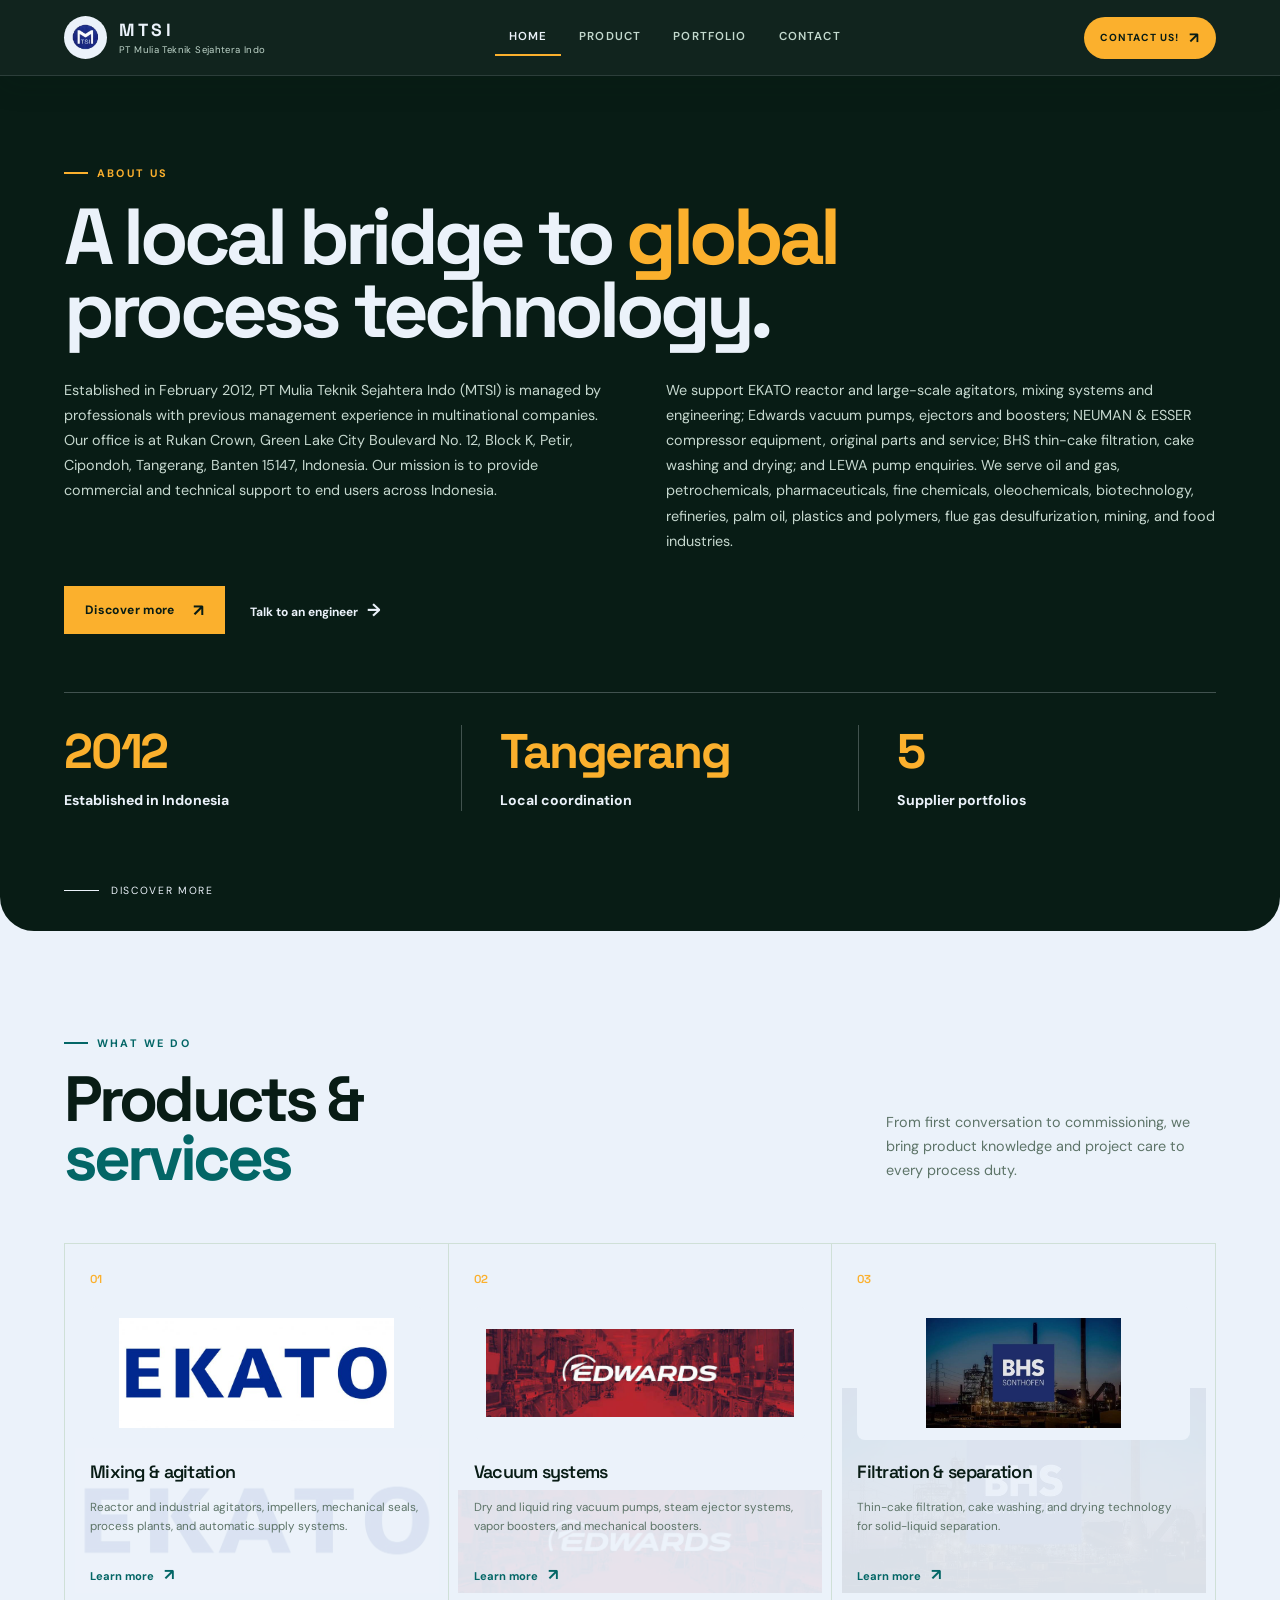
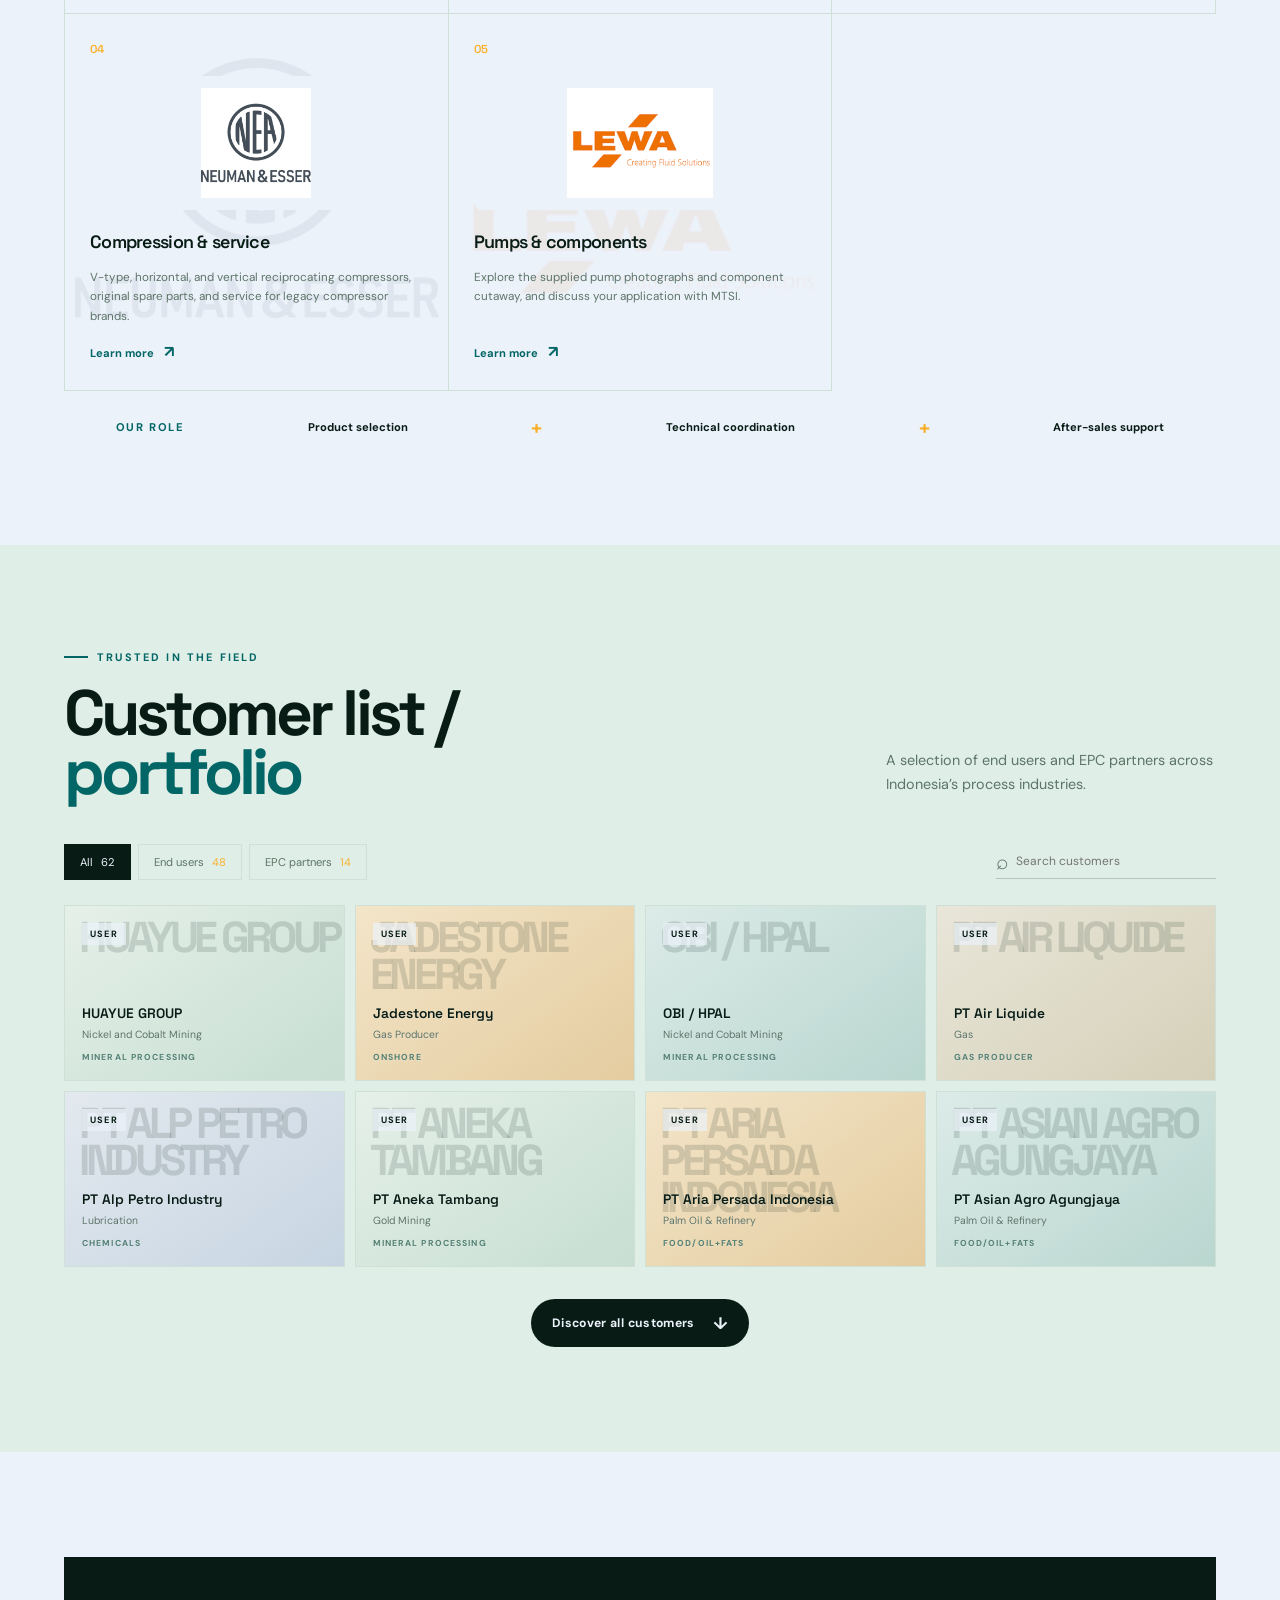
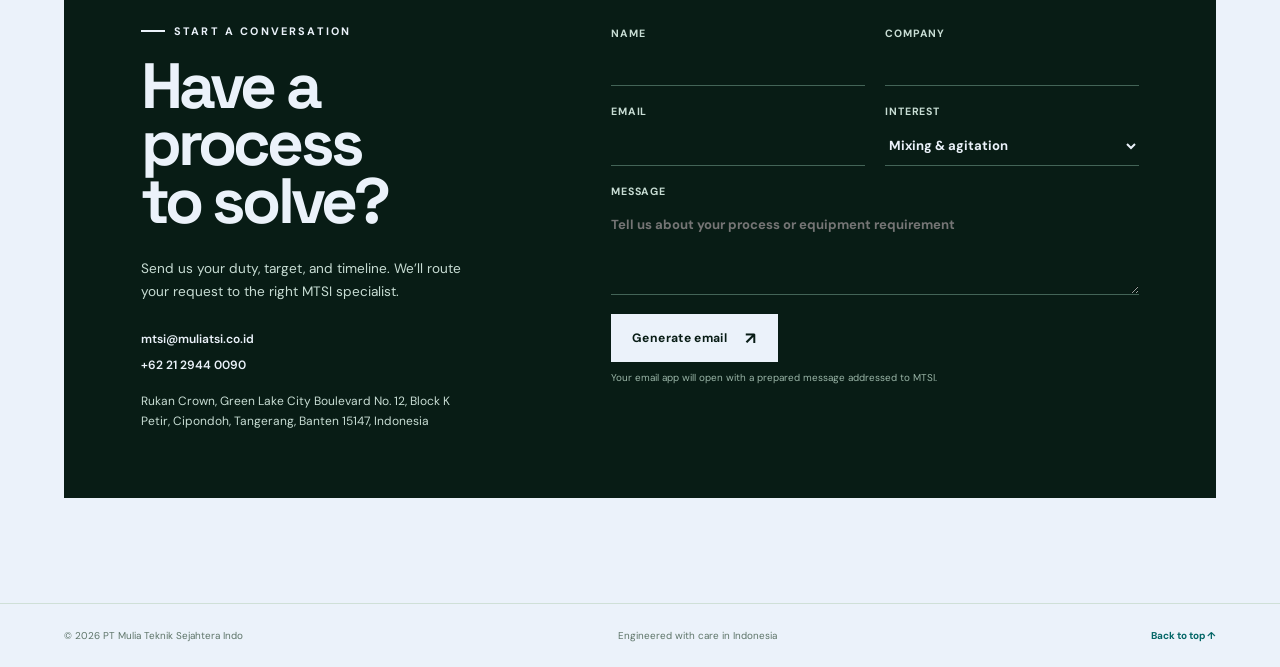
==== commit addb96d7: "Emphasize company highlights and align responsive homepage layout" ====
--- a/index.html
+++ b/index.html
@@ -5,6 +5,7 @@
     <meta name="viewport" content="width=device-width, initial-scale=1.0" />
     <meta name="description" content="PT Mulia Teknik Sejahtera Indo — engineered process equipment, technical support, and industrial solutions in Indonesia." />
     <title>MTSI | Engineered Process Solutions in Indonesia</title>
+    <link rel="icon" type="image/png" sizes="112x112" href="figs/MTSI_Logo.png" />
     <link rel="preconnect" href="https://fonts.googleapis.com" />
     <link rel="preconnect" href="https://fonts.gstatic.com" crossorigin />
     <link href="https://fonts.googleapis.com/css2?family=DM+Sans:wght@400;500;600;700&family=Space+Grotesk:wght@500;600;700&display=swap" rel="stylesheet" />
@@ -38,7 +39,11 @@
                 <p>We support EKATO reactor and large-scale agitators, mixing systems and engineering; Edwards vacuum pumps, ejectors and boosters; NEUMAN &amp; ESSER compressor equipment, original parts and service; BHS thin-cake filtration, cake washing and drying; and LEWA pump enquiries. We serve oil and gas, petrochemicals, pharmaceuticals, fine chemicals, oleochemicals, biotechnology, refineries, palm oil, plastics and polymers, flue gas desulfurization, mining, and food industries.</p>
               </div>
               <div class="hero-actions"><a class="button button-dark" href="#products">Discover more <span>↗</span></a><a class="text-link" href="#contact">Talk to an engineer <span>→</span></a></div>
-              <div class="hero-metrics" aria-label="Company highlights"><div><strong>2012</strong><span>established<br />in Indonesia</span></div><div><strong>Tangerang</strong><span>local<br />coordination</span></div><div><strong>5</strong><span>supplier<br />portfolios</span></div></div>
+              <div class="hero-metrics" aria-label="Company highlights">
+                <div><strong>2012</strong><span>Established in Indonesia</span></div>
+                <div><strong>Tangerang</strong><span>Local coordination</span></div>
+                <div><strong>5</strong><span>Supplier portfolios</span></div>
+              </div>
             </div>
           </div>
           <a class="scroll-cue" href="#products"><span class="scroll-line"></span>Discover more</a>
--- a/styles.css
+++ b/styles.css
@@ -10,6 +10,8 @@
   --line: #cfe0d7;
   --white: #EBF2FA;
   --shadow: 0 24px 70px rgba(8, 28, 21, .12);
+  --content-width: 1160px;
+  --page-gutter: clamp(22px, 5vw, 80px);
 }
 * { box-sizing: border-box; }
 html { scroll-behavior: smooth; }
@@ -58,10 +60,11 @@
 .button-light { color: var(--plum); background: var(--cream); }
 .text-link { color: var(--maroon); font-size: .75rem; font-weight: 700; }
 .text-link span { margin-left: 6px; font-size: 1.1rem; }
-.hero-metrics { display: flex; gap: 38px; margin-top: 70px; }
-.hero-metrics div { display: flex; align-items: baseline; gap: 9px; }
-.hero-metrics strong { color: var(--red); font: 700 1.7rem "Space Grotesk", sans-serif; }
-.hero-metrics span { color: #b9d0c3; font-size: .64rem; line-height: 1.3; }
+.hero-metrics { display: grid; grid-template-columns: repeat(3, minmax(0, 1fr)); gap: clamp(20px, 3vw, 40px); margin-top: clamp(36px, 4.5vw, 64px); padding-top: 32px; border-top: 1px solid rgba(235, 242, 250, .25); }
+.hero-metrics div { min-width: 0; display: grid; align-content: start; gap: 12px; }
+.hero-metrics div + div { padding-left: clamp(20px, 3vw, 40px); border-left: 1px solid rgba(235, 242, 250, .25); }
+.hero-metrics strong { display: block; color: var(--gold); font: 700 clamp(2rem, 3.8vw, 3.5rem)/1.1 "Space Grotesk", sans-serif; letter-spacing: -.045em; }
+.hero-metrics span { color: var(--cream); font-size: clamp(.85rem, 1.1vw, 1rem); font-weight: 700; line-height: 1.5; }
 .hero-art { min-height: 530px; position: relative; }
 .sun-disc { position: absolute; width: 390px; height: 390px; top: 39px; left: 14%; border-radius: 50%; background: var(--gold); opacity: .95; }
 .art-ring { position: absolute; border: 1px solid rgba(251,176,45,.45); border-radius: 50%; }
@@ -100,7 +103,7 @@
 .portfolio { background: #dfeee7; }.portfolio-intro { margin-bottom: 42px; }.portfolio-toolbar { max-width: 1160px; margin: auto  auto 25px; display: flex; justify-content: space-between; align-items: center; gap: 20px; }.filter-group { display: flex; gap: 7px; flex-wrap: wrap; }.filter-button { padding: 10px 15px; border: 1px solid var(--line); color: var(--muted); background: transparent; font-size: .7rem; }.filter-button span { margin-left: 5px; color: var(--gold); }.filter-button.is-selected, .filter-button:hover { color: var(--white); border-color: var(--plum); background: var(--plum); }.filter-button.is-selected span { color: var(--cream); }.search-box { display: flex; align-items: center; width: 220px; border-bottom: 1px solid #b1c8bb; color: var(--muted); }.search-box span { font-size: 1.3rem; }.search-box input { width: 100%; padding: 9px 7px; border: 0; outline: 0; color: var(--ink); background: transparent; font-size: .75rem; }.customer-grid { max-width: 1160px; margin: auto; display: grid; grid-template-columns: repeat(4, 1fr); gap: 10px; }.customer-card { min-height: 152px; padding: 18px; border: 1px solid var(--line); background: rgba(235,242,250,.72); }.customer-card[hidden] { display: none; }.customer-type, .customer-category { color: var(--red); font-size: .57rem; font-weight: 700; text-transform: uppercase; letter-spacing: .13em; }.customer-card h3 { margin: 16px 0 8px; font: 600 .9rem "Space Grotesk", sans-serif; line-height: 1.2; }.customer-card p { min-height: 28px; margin: 0 0 13px; color: var(--muted); font-size: .65rem; line-height: 1.4; }.customer-category { color: #548073; font-size: .54rem; }.empty-state { max-width: 1160px; margin: 35px auto; color: var(--muted); }
 .contact { padding: 105px clamp(35px, 8vw, 120px); background: var(--paper); }.contact-panel { max-width: 1160px; margin: auto; display: grid; grid-template-columns: .85fr 1.15fr; gap: 80px; padding: 67px clamp(30px, 6vw, 82px); color: var(--white); background: var(--plum); }.eyebrow-light { color: var(--cream); }.contact h2 { font-size: clamp(3.1rem, 5vw, 5.3rem); line-height: .9; }.contact h2 em { color: var(--cream); }.contact-copy > p:not(.eyebrow) { max-width: 330px; margin: 27px 0; color: #c8ddd4; font-size: .85rem; line-height: 1.7; }.contact-details { display: grid; gap: 10px; }.contact-details a { color: var(--cream); font-size: .75rem; font-weight: 600; }.inquiry-form { padding-top: 3px; }.form-row { display: grid; grid-template-columns: 1fr 1fr; gap: 20px; }.inquiry-form label { display: grid; gap: 8px; margin-bottom: 19px; color: #c8ddd4; font-size: .66rem; font-weight: 700; letter-spacing: .08em; text-transform: uppercase; }.inquiry-form input, .inquiry-form select, .inquiry-form textarea { width: 100%; padding: 10px 0; border: 0; border-bottom: 1px solid #436457; outline: 0; resize: vertical; color: var(--white); background: transparent; font-size: .82rem; }.inquiry-form select { color: var(--white); }.inquiry-form option { color: var(--ink); }.inquiry-form input:focus, .inquiry-form select:focus, .inquiry-form textarea:focus { border-color: var(--cream); }.form-note { color: #9ab5a7; font-size: .62rem; }.site-footer { display: flex; justify-content: space-between; gap: 20px; padding: 25px clamp(35px, 8vw, 120px); border-top: 1px solid var(--line); color: var(--muted); font-size: .62rem; }.site-footer a { color: var(--red); font-weight: 700; }.menu-toggle { display: none; }
 @media (max-width: 1050px) { .sidebar { width: 218px; padding-left: 20px; padding-right: 20px; }.main-content { margin-left: 218px; }.hero-grid { grid-template-columns: 1fr 1fr; }.hero h1 { font-size: clamp(3.2rem, 6vw, 5rem); }.customer-grid { grid-template-columns: repeat(3, 1fr); }.service-grid { grid-template-columns: repeat(2, 1fr); } }
-@media (max-width: 760px) { .sidebar { transform: translateX(-100%); transition: transform .25s ease; box-shadow: 15px 0 40px rgba(0,0,0,.2); }.sidebar.is-open { transform: translateX(0); }.main-content { margin-left: 0; }.menu-toggle { position: fixed; z-index: 30; top: 18px; right: 18px; display: grid; gap: 5px; width: 42px; height: 42px; padding: 12px; border: 0; background: var(--plum); }.menu-toggle span { display: block; height: 2px; background: var(--cream); }.hero { padding-top: 95px; }.hero-grid { display: block; }.hero-art { min-height: 400px; margin-top: 35px; transform: scale(.82); transform-origin: top left; }.hero-metrics { gap: 16px; margin-top: 48px; }.hero-metrics div { display: block; }.hero-metrics strong { display: block; }.scroll-cue { display: none; }.section-intro, .portfolio-toolbar { display: block; }.section-lede { margin-top: 25px; }.service-grid, .customer-grid { grid-template-columns: 1fr 1fr; }.search-box { margin-top: 18px; }.contact-panel { grid-template-columns: 1fr; gap: 42px; }.site-footer { flex-wrap: wrap; } }
+@media (max-width: 760px) { .sidebar { transform: translateX(-100%); transition: transform .25s ease; box-shadow: 15px 0 40px rgba(0,0,0,.2); }.sidebar.is-open { transform: translateX(0); }.main-content { margin-left: 0; }.menu-toggle { position: fixed; z-index: 30; top: 18px; right: 18px; display: grid; gap: 5px; width: 42px; height: 42px; padding: 12px; border: 0; background: var(--plum); }.menu-toggle span { display: block; height: 2px; background: var(--cream); }.hero { padding-top: 95px; }.hero-grid { display: block; }.hero-art { min-height: 400px; margin-top: 35px; transform: scale(.82); transform-origin: top left; }.scroll-cue { display: none; }.section-intro, .portfolio-toolbar { display: block; }.section-lede { margin-top: 25px; }.service-grid, .customer-grid { grid-template-columns: 1fr 1fr; }.search-box { margin-top: 18px; }.contact-panel { grid-template-columns: 1fr; gap: 42px; }.site-footer { flex-wrap: wrap; } }
 @media (max-width: 480px) { .hero, .products, .portfolio, .contact { padding-right: 22px; padding-left: 22px; }.hero h1 { font-size: 3.15rem; }.hero-art { transform: scale(.66); min-height: 335px; }.service-grid, .customer-grid { grid-template-columns: 1fr; }.service-card { min-height: auto; }.service-ribbon { display: grid; grid-template-columns: 1fr 1fr; text-align: center; }.service-ribbon span { grid-column: 1/-1; }.form-row { grid-template-columns: 1fr; gap: 0; }.contact-panel { padding: 45px 25px; }.site-footer { padding: 24px 22px; } }
 
 /* Frozen top navigation: the compact rail stays visible while the page scrolls. */
@@ -145,13 +148,12 @@
 }
 
 /* The opening view stays text-led; motion and brand detail begin below it. */
-.hero { min-height: min(760px, calc(100vh - 76px)); display: flex; align-items: center; }
-.hero-grid { width: 100%; min-height: 0; grid-template-columns: minmax(0, 760px); justify-content: center; }
-.hero-copy { max-width: 760px; }
-.hero h1 { max-width: 740px; }
-.about-copy { max-width: 700px; margin-top: 28px; display: grid; grid-template-columns: 1fr 1fr; gap: 28px; }
-.about-copy p { margin: 0; color: #c6d8cf; font-size: .88rem; line-height: 1.75; }
-.hero-metrics { margin-top: 58px; }
+.hero { min-height: calc(100svh - 76px); display: flex; align-items: center; padding-top: clamp(64px, 7vw, 104px); }
+.hero-grid { width: 100%; max-width: var(--content-width); min-height: 0; grid-template-columns: minmax(0, 1fr); }
+.hero-copy { width: 100%; max-width: none; }
+.hero h1 { max-width: 960px; }
+.about-copy { max-width: none; margin-top: 32px; display: grid; grid-template-columns: repeat(2, minmax(0, 1fr)); gap: clamp(24px, 4vw, 56px); }
+.about-copy p { margin: 0; color: #c6d8cf; font-size: clamp(.9rem, 1.1vw, 1rem); line-height: 1.75; }
 .scroll-cue { bottom: 34px; }
 .service-card { overflow: hidden; isolation: isolate; display: flex; flex-direction: column; min-height: 370px; }
 .service-card::before {
@@ -232,7 +234,7 @@
   .customer-card:hover { transform: none; }
 }
 @media (max-width: 760px) {
-  .hero { min-height: min(700px, calc(100vh - 68px)); }
+  .hero { min-height: auto; padding-top: 56px; }
   .about-copy { grid-template-columns: 1fr; gap: 14px; }
   .customer-card:hover { transform: translateY(-3px); }
   .customer-card::before { font-size: 2.25rem; }
@@ -246,8 +248,7 @@
 .service-card { min-width: 0; }
 .service-grid { grid-template-columns: repeat(3, minmax(0, 1fr)); }
 .service-card h3 { max-width: none; }
-.hero-metrics strong { color: var(--gold); font-size: clamp(1.25rem, 2vw, 1.7rem); }
-.hero { padding-bottom: 95px; }
+.hero { padding-bottom: 120px; }
 .hero .button-dark { color: var(--plum); background: var(--gold); }
 .contact-details address { margin-top: 8px; font-style: normal; font-size: .75rem; line-height: 1.7; color: #c8ddd4; }
 .section-anchor { scroll-margin-top: 90px; }
@@ -255,7 +256,6 @@
 @media (max-width: 760px) {
   .service-grid { grid-template-columns: repeat(2, minmax(0, 1fr)); }
   .hero { padding-bottom: 60px; }
-  .hero-metrics { gap: 20px; flex-wrap: wrap; }
   .section-anchor { scroll-margin-top: 80px; }
 }
 @media (max-width: 480px) { .service-grid { grid-template-columns: minmax(0, 1fr); } }
@@ -264,3 +264,22 @@
   .topbar .brand-copy small { display: none; }
 }
 @media (max-width: 760px) { .topbar .side-nav { min-width: 0; }.topbar .brand { flex-shrink: 0; } }
+
+/* Keep the opening content and the sections below on the same page edges. */
+.hero, .products, .portfolio, .contact { padding-inline: var(--page-gutter); }
+.section-intro, .service-grid, .service-ribbon, .portfolio-toolbar, .customer-grid, .empty-state, .contact-panel { max-width: var(--content-width); }
+.topbar.sidebar, .site-footer { padding-inline: max(var(--page-gutter), calc((100% - var(--content-width)) / 2)); }
+.scroll-cue { left: max(var(--page-gutter), calc((100% - var(--content-width)) / 2)); }
+@media (max-width: 760px) {
+  .hero h1 { font-size: clamp(3rem, 7.5vw, 4rem); }
+  .hero-metrics { gap: 20px; margin-top: 36px; padding-top: 24px; }
+  .hero-metrics div + div { padding-left: 20px; }
+  .hero-metrics strong { font-size: clamp(1.6rem, 3.8vw, 2rem); }
+}
+@media (max-width: 600px) {
+  .hero-metrics { grid-template-columns: minmax(0, 1fr); gap: 0; padding-top: 0; }
+  .hero-metrics div { grid-template-columns: minmax(0, 1.3fr) minmax(0, 1fr); align-items: center; gap: 16px; padding-block: 22px; }
+  .hero-metrics div + div { padding-left: 0; border-left: 0; border-top: 1px solid rgba(235, 242, 250, .25); }
+  .hero-metrics strong { font-size: clamp(1.75rem, 5vw, 2.25rem); }
+  .hero-metrics span { font-size: .85rem; }
+}
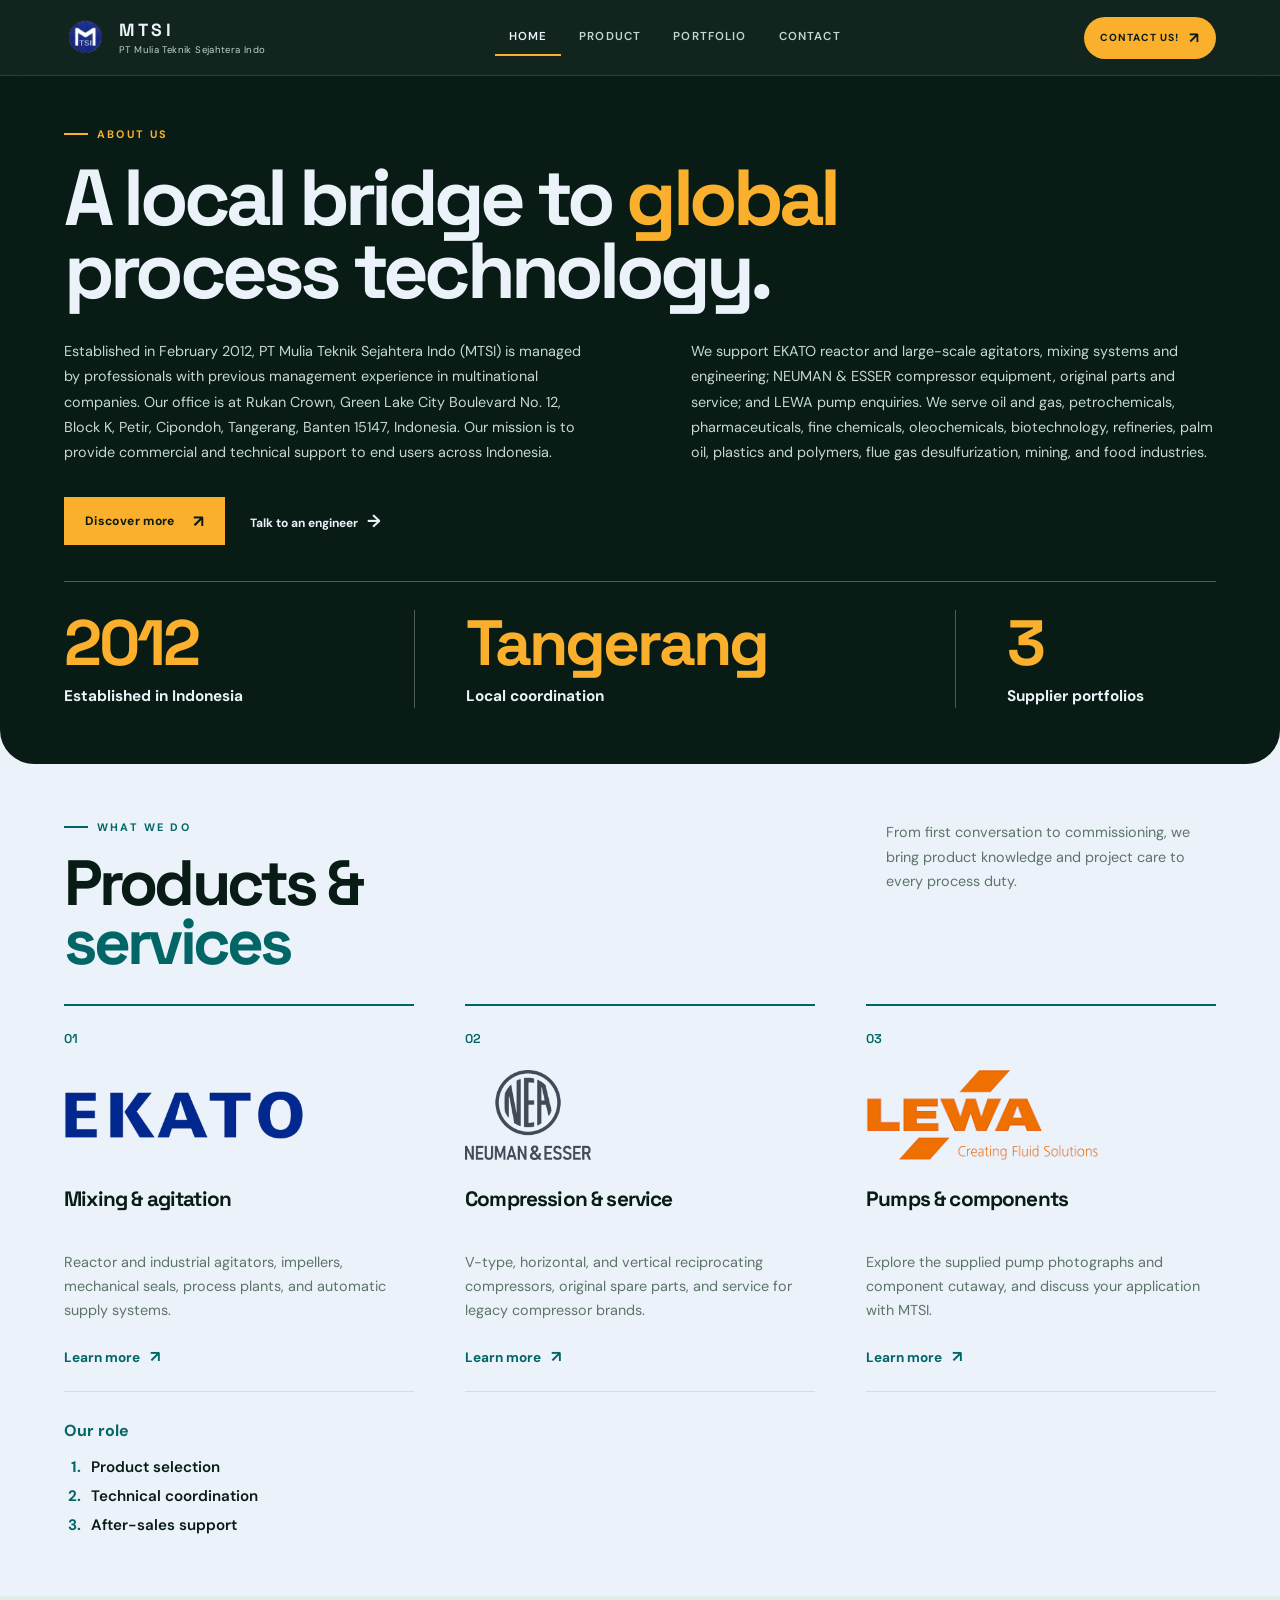
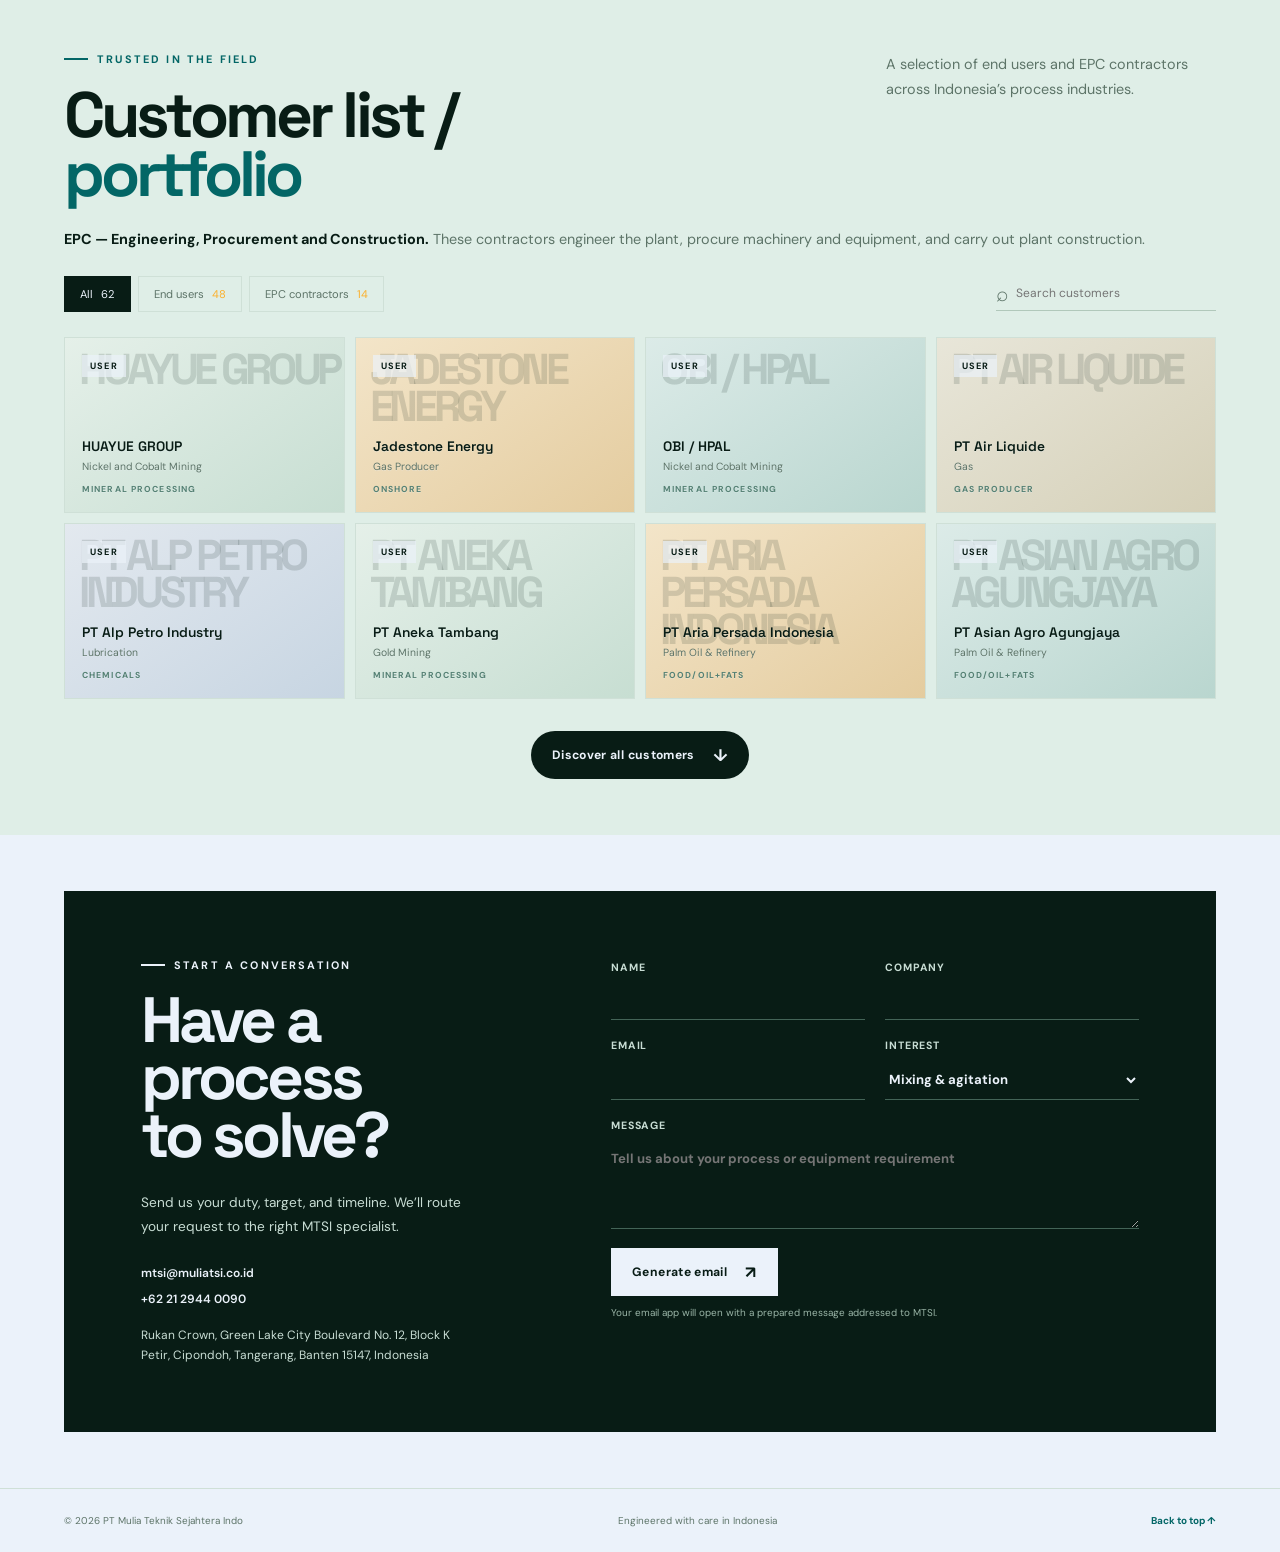
==== commit 4cc1464c: "Refine homepage spacing and supplier layout with updated EPC content" ====
--- a/index.html
+++ b/index.html
@@ -36,59 +36,54 @@
               <h1 id="hero-title">A local bridge to <em>global</em> process technology.</h1>
               <div class="about-copy">
                 <p>Established in February 2012, PT Mulia Teknik Sejahtera Indo (MTSI) is managed by professionals with previous management experience in multinational companies. Our office is at Rukan Crown, Green Lake City Boulevard No. 12, Block K, Petir, Cipondoh, Tangerang, Banten 15147, Indonesia. Our mission is to provide commercial and technical support to end users across Indonesia.</p>
-                <p>We support EKATO reactor and large-scale agitators, mixing systems and engineering; Edwards vacuum pumps, ejectors and boosters; NEUMAN &amp; ESSER compressor equipment, original parts and service; BHS thin-cake filtration, cake washing and drying; and LEWA pump enquiries. We serve oil and gas, petrochemicals, pharmaceuticals, fine chemicals, oleochemicals, biotechnology, refineries, palm oil, plastics and polymers, flue gas desulfurization, mining, and food industries.</p>
+                <p>We support EKATO reactor and large-scale agitators, mixing systems and engineering; NEUMAN &amp; ESSER compressor equipment, original parts and service; and LEWA pump enquiries. We serve oil and gas, petrochemicals, pharmaceuticals, fine chemicals, oleochemicals, biotechnology, refineries, palm oil, plastics and polymers, flue gas desulfurization, mining, and food industries.</p>
               </div>
               <div class="hero-actions"><a class="button button-dark" href="#products">Discover more <span>↗</span></a><a class="text-link" href="#contact">Talk to an engineer <span>→</span></a></div>
               <div class="hero-metrics" aria-label="Company highlights">
                 <div><strong>2012</strong><span>Established in Indonesia</span></div>
                 <div><strong>Tangerang</strong><span>Local coordination</span></div>
-                <div><strong>5</strong><span>Supplier portfolios</span></div>
+                <div><strong>3</strong><span>Supplier portfolios</span></div>
               </div>
             </div>
           </div>
-          <a class="scroll-cue" href="#products"><span class="scroll-line"></span>Discover more</a>
         </section>
 
         <section id="products" class="products section-anchor" aria-labelledby="products-title">
           <div class="section-intro"><div><p class="eyebrow"><span></span>What we do</p><h2 id="products-title">Products &amp;<br /><em>services</em></h2></div><p class="section-lede">From first conversation to commissioning, we bring product knowledge and project care to every process duty.</p></div>
           <div class="service-grid">
-            <article class="service-card" data-principal="EKATO" style="--supplier-logo: url('figs/principals/ekato.jpg')">
+            <article class="service-card" data-principal="EKATO">
               <span class="service-index">01</span>
-              <span class="principal-logo"><img src="figs/principals/ekato.jpg" alt="EKATO logo" width="260" height="110" loading="lazy" /></span>
+              <span class="principal-logo"><img src="figs/principals/ekato-transparent.png" alt="EKATO logo" width="260" height="110" loading="lazy" /></span>
               <h3>Mixing &amp; agitation</h3><p>Reactor and industrial agitators, impellers, mechanical seals, process plants, and automatic supply systems.</p>
               <a href="principals/ekato.html">Learn more <span>↗</span></a>
             </article>
-            <article class="service-card" data-principal="EDWARDS" style="--supplier-logo: url('figs/principals/edwards.jpeg')">
+            <article class="service-card" data-principal="NEUMAN &amp; ESSER">
               <span class="service-index">02</span>
-              <span class="principal-logo"><img src="figs/principals/edwards.jpeg" alt="EDWARDS logo" width="260" height="110" loading="lazy" /></span>
-              <h3>Vacuum systems</h3><p>Dry and liquid ring vacuum pumps, steam ejector systems, vapor boosters, and mechanical boosters.</p>
-              <a href="principals/edwards.html">Learn more <span>↗</span></a>
-            </article>
-            <article class="service-card" data-principal="BHS SONTHOFEN" style="--supplier-logo: url('figs/principals/bhs-sonthofen.jpeg')">
-              <span class="service-index">03</span>
-              <span class="principal-logo"><img src="figs/principals/bhs-sonthofen.jpeg" alt="BHS SONTHOFEN logo" width="260" height="110" loading="lazy" /></span>
-              <h3>Filtration &amp; separation</h3><p>Thin-cake filtration, cake washing, and drying technology for solid-liquid separation.</p>
-              <a href="principals/bhs-sonthofen.html">Learn more <span>↗</span></a>
-            </article>
-            <article class="service-card" data-principal="NEUMAN &amp; ESSER" style="--supplier-logo: url('figs/principals/nea.jpg')">
-              <span class="service-index">04</span>
-              <span class="principal-logo"><img src="figs/principals/nea.jpg" alt="NEUMAN &amp; ESSER logo" width="260" height="110" loading="lazy" /></span>
+              <span class="principal-logo"><img src="figs/principals/nea-transparent.png" alt="NEUMAN &amp; ESSER logo" width="260" height="110" loading="lazy" /></span>
               <h3>Compression &amp; service</h3><p>V-type, horizontal, and vertical reciprocating compressors, original spare parts, and service for legacy compressor brands.</p>
               <a href="principals/compression.html">Learn more <span>↗</span></a>
             </article>
-            <article class="service-card" data-principal="LEWA" style="--supplier-logo: url('figs/principals/lewa.png')">
-              <span class="service-index">05</span>
-              <span class="principal-logo"><img src="figs/principals/lewa.png" alt="LEWA logo" width="260" height="110" loading="lazy" /></span>
+            <article class="service-card" data-principal="LEWA">
+              <span class="service-index">03</span>
+              <span class="principal-logo"><img src="figs/principals/lewa-transparent.png" alt="LEWA logo" width="260" height="110" loading="lazy" /></span>
               <h3>Pumps &amp; components</h3><p>Explore the supplied pump photographs and component cutaway, and discuss your application with MTSI.</p>
               <a href="principals/lewa.html">Learn more <span>↗</span></a>
             </article>
           </div>
-          <div class="service-ribbon"><span>Our role</span><strong>Product selection</strong><b>+</b><strong>Technical coordination</strong><b>+</b><strong>After-sales support</strong></div>
+          <div class="service-ribbon" aria-labelledby="role-title">
+            <h3 id="role-title">Our role</h3>
+            <ol>
+              <li>Product selection</li>
+              <li>Technical coordination</li>
+              <li>After-sales support</li>
+            </ol>
+          </div>
         </section>
 
         <section id="portfolio" class="portfolio section-anchor" aria-labelledby="portfolio-title">
-          <div class="section-intro portfolio-intro"><div><p class="eyebrow"><span></span>Trusted in the field</p><h2 id="portfolio-title">Customer list /<br /><em>portfolio</em></h2></div><p class="section-lede">A selection of end users and EPC partners across Indonesia’s process industries.</p></div>
-          <div class="portfolio-toolbar"><div class="filter-group" role="group" aria-label="Filter customers"><button class="filter-button is-selected" type="button" data-filter="all">All <span>62</span></button><button class="filter-button" type="button" data-filter="user">End users <span>48</span></button><button class="filter-button" type="button" data-filter="epc">EPC partners <span>14</span></button></div><label class="search-box"><span>⌕</span><input type="search" id="customer-search" placeholder="Search customers" aria-label="Search customers" /></label></div>
+          <div class="section-intro portfolio-intro"><div><p class="eyebrow"><span></span>Trusted in the field</p><h2 id="portfolio-title">Customer list /<br /><em>portfolio</em></h2></div><p class="section-lede">A selection of end users and EPC contractors across Indonesia’s process industries.</p></div>
+          <p class="epc-description"><strong>EPC — Engineering, Procurement and Construction.</strong> These contractors engineer the plant, procure machinery and equipment, and carry out plant construction.</p>
+          <div class="portfolio-toolbar"><div class="filter-group" role="group" aria-label="Filter customers"><button class="filter-button is-selected" type="button" data-filter="all">All <span>62</span></button><button class="filter-button" type="button" data-filter="user">End users <span>48</span></button><button class="filter-button" type="button" data-filter="epc">EPC contractors <span>14</span></button></div><label class="search-box"><span>⌕</span><input type="search" id="customer-search" placeholder="Search customers" aria-label="Search customers" /></label></div>
           <div class="customer-grid" id="customer-grid">              <article class="customer-card" data-type="user" data-category="mineral processing">
                 <span class="customer-type">USER</span>
                 <h3>HUAYUE GROUP</h3>
@@ -380,86 +375,86 @@
               <article class="customer-card" data-type="epc" data-category="">
                 <span class="customer-type">EPC</span>
                 <h3>Jurong Engineering</h3>
-                <p>Engineering Company</p>
-                <span class="customer-category">Engineering & process industry</span>
+                <p>EPC contractor</p>
+                <span class="customer-category">Engineering · Procurement · Construction</span>
               </article>
               <article class="customer-card" data-type="epc" data-category="">
                 <span class="customer-type">EPC</span>
                 <h3>PT Adhi Karya</h3>
-                <p>Engineering Company</p>
-                <span class="customer-category">Engineering & process industry</span>
+                <p>EPC contractor</p>
+                <span class="customer-category">Engineering · Procurement · Construction</span>
               </article>
               <article class="customer-card" data-type="epc" data-category="">
                 <span class="customer-type">EPC</span>
                 <h3>PT Casa Industri Nusantara Essar Project Limited</h3>
-                <p>Engineering Company</p>
-                <span class="customer-category">Engineering & process industry</span>
+                <p>EPC contractor</p>
+                <span class="customer-category">Engineering · Procurement · Construction</span>
               </article>
               <article class="customer-card" data-type="epc" data-category="">
                 <span class="customer-type">EPC</span>
                 <h3>PT Inti Karya Persada Teknik (EPC)</h3>
-                <p>Engineering Company</p>
-                <span class="customer-category">Engineering & process industry</span>
+                <p>EPC contractor</p>
+                <span class="customer-category">Engineering · Procurement · Construction</span>
               </article>
               <article class="customer-card" data-type="epc" data-category="">
                 <span class="customer-type">EPC</span>
                 <h3>PT Istana Karang Laut (EPC)</h3>
-                <p>Engineering Company</p>
-                <span class="customer-category">Engineering & process industry</span>
+                <p>EPC contractor</p>
+                <span class="customer-category">Engineering · Procurement · Construction</span>
               </article>
               <article class="customer-card" data-type="epc" data-category="">
                 <span class="customer-type">EPC</span>
                 <h3>PT JGC Indonesia (EPC).</h3>
-                <p>Engineering Company</p>
-                <span class="customer-category">Engineering & process industry</span>
+                <p>EPC contractor</p>
+                <span class="customer-category">Engineering · Procurement · Construction</span>
               </article>
               <article class="customer-card" data-type="epc" data-category="">
                 <span class="customer-type">EPC</span>
                 <h3>PT Krakatau Engineering</h3>
-                <p>Engineering Company</p>
-                <span class="customer-category">Engineering & process industry</span>
+                <p>EPC contractor</p>
+                <span class="customer-category">Engineering · Procurement · Construction</span>
               </article>
               <article class="customer-card" data-type="epc" data-category="">
                 <span class="customer-type">EPC</span>
                 <h3>PT PPGM</h3>
-                <p>Engineering Company</p>
-                <span class="customer-category">Engineering & process industry</span>
+                <p>EPC contractor</p>
+                <span class="customer-category">Engineering · Procurement · Construction</span>
               </article>
               <article class="customer-card" data-type="epc" data-category="">
                 <span class="customer-type">EPC</span>
                 <h3>PT Reka Patria Ekaguna</h3>
-                <p>Engineering Company</p>
-                <span class="customer-category">Engineering & process industry</span>
+                <p>EPC contractor</p>
+                <span class="customer-category">Engineering · Procurement · Construction</span>
               </article>
               <article class="customer-card" data-type="epc" data-category="">
                 <span class="customer-type">EPC</span>
                 <h3>PT Rekayasa Industri(EPC)</h3>
-                <p>Engineering Company</p>
-                <span class="customer-category">Engineering & process industry</span>
+                <p>EPC contractor</p>
+                <span class="customer-category">Engineering · Procurement · Construction</span>
               </article>
               <article class="customer-card" data-type="epc" data-category="">
                 <span class="customer-type">EPC</span>
                 <h3>PT Technip Indonesia</h3>
-                <p>Engineering Company</p>
-                <span class="customer-category">Engineering & process industry</span>
+                <p>EPC contractor</p>
+                <span class="customer-category">Engineering · Procurement · Construction</span>
               </article>
               <article class="customer-card" data-type="epc" data-category="">
                 <span class="customer-type">EPC</span>
                 <h3>PT Timas Suplindo</h3>
-                <p>Engineering Company</p>
-                <span class="customer-category">Engineering & process industry</span>
+                <p>EPC contractor</p>
+                <span class="customer-category">Engineering · Procurement · Construction</span>
               </article>
               <article class="customer-card" data-type="epc" data-category="">
                 <span class="customer-type">EPC</span>
                 <h3>PT Tripatra (EPC)</h3>
-                <p>Engineering Company</p>
-                <span class="customer-category">Engineering & process industry</span>
+                <p>EPC contractor</p>
+                <span class="customer-category">Engineering · Procurement · Construction</span>
               </article>
               <article class="customer-card" data-type="epc" data-category="">
                 <span class="customer-type">EPC</span>
                 <h3>PT Wijaya Karya (EPC)</h3>
-                <p>Engineering Company</p>
-                <span class="customer-category">Engineering & process industry</span>
+                <p>EPC contractor</p>
+                <span class="customer-category">Engineering · Procurement · Construction</span>
               </article>
           </div>
           <div class="portfolio-more"><button class="button button-dark" id="portfolio-more" type="button">Discover all customers <span>↓</span></button></div>
@@ -467,7 +462,7 @@
         </section>
 
         <section id="contact" class="contact section-anchor" aria-labelledby="contact-title">
-          <div class="contact-panel"><div class="contact-copy"><p class="eyebrow eyebrow-light"><span></span>Start a conversation</p><h2 id="contact-title">Have a process<br /><em>to solve?</em></h2><p>Send us your duty, target, and timeline. We’ll route your request to the right MTSI specialist.</p><div class="contact-details"><a href="mailto:mtsi@muliatsi.co.id">mtsi@muliatsi.co.id</a><a href="tel:+622129440090">+62 21 2944 0090</a><address>Rukan Crown, Green Lake City Boulevard No. 12, Block K<br />Petir, Cipondoh, Tangerang, Banten 15147, Indonesia</address></div></div><form class="inquiry-form" id="inquiry-form"><div class="form-row"><label>Name<input name="name" type="text" autocomplete="name" required /></label><label>Company<input name="company" type="text" autocomplete="organization" required /></label></div><div class="form-row"><label>Email<input name="email" type="email" autocomplete="email" required /></label><label>Interest<select name="interest"><option>Mixing &amp; agitation</option><option>Vacuum systems</option><option>Filtration &amp; separation</option><option>Compression</option><option>LEWA pumps &amp; components</option><option>General enquiry</option></select></label></div><label>Message<textarea name="message" rows="4" placeholder="Tell us about your process or equipment requirement"></textarea></label><button class="button button-light" type="submit">Generate email <span>↗</span></button><p class="form-note">Your email app will open with a prepared message addressed to MTSI.</p></form></div>
+          <div class="contact-panel"><div class="contact-copy"><p class="eyebrow eyebrow-light"><span></span>Start a conversation</p><h2 id="contact-title">Have a process<br /><em>to solve?</em></h2><p>Send us your duty, target, and timeline. We’ll route your request to the right MTSI specialist.</p><div class="contact-details"><a href="mailto:mtsi@muliatsi.co.id">mtsi@muliatsi.co.id</a><a href="tel:+622129440090">+62 21 2944 0090</a><address>Rukan Crown, Green Lake City Boulevard No. 12, Block K<br />Petir, Cipondoh, Tangerang, Banten 15147, Indonesia</address></div></div><form class="inquiry-form" id="inquiry-form"><div class="form-row"><label>Name<input name="name" type="text" autocomplete="name" required /></label><label>Company<input name="company" type="text" autocomplete="organization" required /></label></div><div class="form-row"><label>Email<input name="email" type="email" autocomplete="email" required /></label><label>Interest<select name="interest"><option>Mixing &amp; agitation</option><option>Compression</option><option>LEWA pumps &amp; components</option><option>General enquiry</option></select></label></div><label>Message<textarea name="message" rows="4" placeholder="Tell us about your process or equipment requirement"></textarea></label><button class="button button-light" type="submit">Generate email <span>↗</span></button><p class="form-note">Your email app will open with a prepared message addressed to MTSI.</p></form></div>
         </section>
         <footer class="site-footer"><span>© <span id="year"></span> PT Mulia Teknik Sejahtera Indo</span><span>Engineered with care in Indonesia</span><a href="#home">Back to top ↑</a></footer>
       </main>
--- a/styles.css
+++ b/styles.css
@@ -22,7 +22,7 @@
 .site-shell { min-height: 100vh; }
 .sidebar { width: 255px; position: fixed; inset: 0 auto 0 0; z-index: 20; display: flex; flex-direction: column; padding: 34px 27px 27px; color: var(--white); background: var(--plum); }
 .brand { display: flex; align-items: center; gap: 12px; }
-.brand-mark { display: grid; place-items: center; width: 52px; height: 52px; padding: 5px; background: var(--cream); border-radius: 50%; }
+.brand-mark { display: grid; place-items: center; width: 52px; height: 52px; padding: 0; background: transparent; }
 .brand-mark img { width: 100%; height: 100%; object-fit: contain; }
 .brand-copy strong { display: block; letter-spacing: .18em; font: 700 1.3rem "Space Grotesk", sans-serif; }
 .brand-copy small { display: block; margin-top: 3px; color: #bed4c9; font-size: .64rem; line-height: 1.35; letter-spacing: .04em; }
@@ -60,11 +60,11 @@
 .button-light { color: var(--plum); background: var(--cream); }
 .text-link { color: var(--maroon); font-size: .75rem; font-weight: 700; }
 .text-link span { margin-left: 6px; font-size: 1.1rem; }
-.hero-metrics { display: grid; grid-template-columns: repeat(3, minmax(0, 1fr)); gap: clamp(20px, 3vw, 40px); margin-top: clamp(36px, 4.5vw, 64px); padding-top: 32px; border-top: 1px solid rgba(235, 242, 250, .25); }
-.hero-metrics div { min-width: 0; display: grid; align-content: start; gap: 12px; }
-.hero-metrics div + div { padding-left: clamp(20px, 3vw, 40px); border-left: 1px solid rgba(235, 242, 250, .25); }
-.hero-metrics strong { display: block; color: var(--gold); font: 700 clamp(2rem, 3.8vw, 3.5rem)/1.1 "Space Grotesk", sans-serif; letter-spacing: -.045em; }
-.hero-metrics span { color: var(--cream); font-size: clamp(.85rem, 1.1vw, 1rem); font-weight: 700; line-height: 1.5; }
+.hero-metrics { display: grid; grid-template-columns: .85fr 1.4fr .75fr; gap: clamp(32px, 4.2vw, 64px); margin-top: 36px; padding-top: 28px; border-top: 1px solid rgba(235, 242, 250, .3); }
+.hero-metrics div { min-width: 0; display: grid; align-content: start; gap: 8px; }
+.hero-metrics div + div { padding-left: clamp(28px, 4vw, 56px); border-left: 1px solid rgba(235, 242, 250, .3); }
+.hero-metrics strong { display: block; color: var(--gold); font: 700 clamp(3rem, 5vw, 4.75rem)/1.05 "Space Grotesk", sans-serif; letter-spacing: -.045em; }
+.hero-metrics span { color: var(--cream); font-size: clamp(.9rem, 1.2vw, 1.1rem); font-weight: 700; line-height: 1.5; }
 .hero-art { min-height: 530px; position: relative; }
 .sun-disc { position: absolute; width: 390px; height: 390px; top: 39px; left: 14%; border-radius: 50%; background: var(--gold); opacity: .95; }
 .art-ring { position: absolute; border: 1px solid rgba(251,176,45,.45); border-radius: 50%; }
@@ -84,8 +84,8 @@
 .note-bottom { right: 4%; bottom: 62px; }
 .scroll-cue { position: absolute; bottom: 40px; left: clamp(35px, 8vw, 120px); display: flex; align-items: center; gap: 12px; color: var(--maroon); font-size: .65rem; text-transform: uppercase; letter-spacing: .16em; }
 .scroll-line { width: 35px; height: 1px; background: currentColor; }
-.products, .portfolio { padding: 105px clamp(35px, 8vw, 120px); background: var(--paper); }
-.section-intro { max-width: 1160px; margin: auto auto 55px; display: flex; justify-content: space-between; align-items: end; gap: 60px; }
+.products, .portfolio { padding: 56px clamp(35px, 8vw, 120px); background: var(--paper); }
+.section-intro { max-width: 1160px; margin: auto auto 32px; display: flex; justify-content: space-between; align-items: start; gap: 72px; }
 .section-intro h2 { font-size: clamp(3rem, 5vw, 5.1rem); line-height: .92; }
 .section-lede { max-width: 330px; margin: 0 0 5px; color: var(--muted); font-size: .9rem; line-height: 1.7; }
 .service-grid { max-width: 1160px; margin: auto; display: grid; grid-template-columns: repeat(4, 1fr); border-top: 1px solid var(--line); border-left: 1px solid var(--line); }
@@ -99,12 +99,11 @@
 .icon-filter { display: flex; align-items: end; gap: 8px; padding-left: 6px; }.icon-filter i { display: block; width: 25px; height: 84px; border: 4px solid var(--gold); border-bottom: 0; border-radius: 18px 18px 0 0; }.icon-filter i:nth-child(2) { height: 60px; }.icon-filter i:nth-child(3) { height: 96px; }
 .icon-compress { width: 110px; border: 10px solid var(--gold); border-radius: 50%; }.icon-compress i { position: absolute; left: 40px; top: 9px; width: 10px; height: 68px; background: var(--red); transform: rotate(48deg); }.icon-compress i:last-child { transform: rotate(-48deg); }
 .service-card h3 { max-width: 190px; margin: 0; font: 600 1.25rem "Space Grotesk", sans-serif; letter-spacing: -.04em; }.service-card p { min-height: 84px; margin: 15px 0; color: var(--muted); font-size: .73rem; line-height: 1.65; }.service-featured p, .service-card:hover p { color: #b9d0c3; }.service-card a { color: var(--red); font-size: .7rem; font-weight: 700; }.service-featured a, .service-card:hover a { color: var(--cream); }.service-card a span { margin-left: 7px; font-size: 1rem; }
-.service-ribbon { max-width: 1160px; margin: 0 auto; display: flex; justify-content: space-around; align-items: center; gap: 20px; padding: 24px 0 0; color: var(--muted); font-size: .7rem; }.service-ribbon span { color: var(--red); font-weight: 700; text-transform: uppercase; letter-spacing: .14em; }.service-ribbon strong { color: var(--plum); }.service-ribbon b { color: var(--gold); font-size: 1.2rem; }
 .portfolio { background: #dfeee7; }.portfolio-intro { margin-bottom: 42px; }.portfolio-toolbar { max-width: 1160px; margin: auto  auto 25px; display: flex; justify-content: space-between; align-items: center; gap: 20px; }.filter-group { display: flex; gap: 7px; flex-wrap: wrap; }.filter-button { padding: 10px 15px; border: 1px solid var(--line); color: var(--muted); background: transparent; font-size: .7rem; }.filter-button span { margin-left: 5px; color: var(--gold); }.filter-button.is-selected, .filter-button:hover { color: var(--white); border-color: var(--plum); background: var(--plum); }.filter-button.is-selected span { color: var(--cream); }.search-box { display: flex; align-items: center; width: 220px; border-bottom: 1px solid #b1c8bb; color: var(--muted); }.search-box span { font-size: 1.3rem; }.search-box input { width: 100%; padding: 9px 7px; border: 0; outline: 0; color: var(--ink); background: transparent; font-size: .75rem; }.customer-grid { max-width: 1160px; margin: auto; display: grid; grid-template-columns: repeat(4, 1fr); gap: 10px; }.customer-card { min-height: 152px; padding: 18px; border: 1px solid var(--line); background: rgba(235,242,250,.72); }.customer-card[hidden] { display: none; }.customer-type, .customer-category { color: var(--red); font-size: .57rem; font-weight: 700; text-transform: uppercase; letter-spacing: .13em; }.customer-card h3 { margin: 16px 0 8px; font: 600 .9rem "Space Grotesk", sans-serif; line-height: 1.2; }.customer-card p { min-height: 28px; margin: 0 0 13px; color: var(--muted); font-size: .65rem; line-height: 1.4; }.customer-category { color: #548073; font-size: .54rem; }.empty-state { max-width: 1160px; margin: 35px auto; color: var(--muted); }
-.contact { padding: 105px clamp(35px, 8vw, 120px); background: var(--paper); }.contact-panel { max-width: 1160px; margin: auto; display: grid; grid-template-columns: .85fr 1.15fr; gap: 80px; padding: 67px clamp(30px, 6vw, 82px); color: var(--white); background: var(--plum); }.eyebrow-light { color: var(--cream); }.contact h2 { font-size: clamp(3.1rem, 5vw, 5.3rem); line-height: .9; }.contact h2 em { color: var(--cream); }.contact-copy > p:not(.eyebrow) { max-width: 330px; margin: 27px 0; color: #c8ddd4; font-size: .85rem; line-height: 1.7; }.contact-details { display: grid; gap: 10px; }.contact-details a { color: var(--cream); font-size: .75rem; font-weight: 600; }.inquiry-form { padding-top: 3px; }.form-row { display: grid; grid-template-columns: 1fr 1fr; gap: 20px; }.inquiry-form label { display: grid; gap: 8px; margin-bottom: 19px; color: #c8ddd4; font-size: .66rem; font-weight: 700; letter-spacing: .08em; text-transform: uppercase; }.inquiry-form input, .inquiry-form select, .inquiry-form textarea { width: 100%; padding: 10px 0; border: 0; border-bottom: 1px solid #436457; outline: 0; resize: vertical; color: var(--white); background: transparent; font-size: .82rem; }.inquiry-form select { color: var(--white); }.inquiry-form option { color: var(--ink); }.inquiry-form input:focus, .inquiry-form select:focus, .inquiry-form textarea:focus { border-color: var(--cream); }.form-note { color: #9ab5a7; font-size: .62rem; }.site-footer { display: flex; justify-content: space-between; gap: 20px; padding: 25px clamp(35px, 8vw, 120px); border-top: 1px solid var(--line); color: var(--muted); font-size: .62rem; }.site-footer a { color: var(--red); font-weight: 700; }.menu-toggle { display: none; }
+.contact { padding: 56px clamp(35px, 8vw, 120px); background: var(--paper); }.contact-panel { max-width: 1160px; margin: auto; display: grid; grid-template-columns: .85fr 1.15fr; gap: 80px; padding: 67px clamp(30px, 6vw, 82px); color: var(--white); background: var(--plum); }.eyebrow-light { color: var(--cream); }.contact h2 { font-size: clamp(3.1rem, 5vw, 5.3rem); line-height: .9; }.contact h2 em { color: var(--cream); }.contact-copy > p:not(.eyebrow) { max-width: 330px; margin: 27px 0; color: #c8ddd4; font-size: .85rem; line-height: 1.7; }.contact-details { display: grid; gap: 10px; }.contact-details a { color: var(--cream); font-size: .75rem; font-weight: 600; }.inquiry-form { padding-top: 3px; }.form-row { display: grid; grid-template-columns: 1fr 1fr; gap: 20px; }.inquiry-form label { display: grid; gap: 8px; margin-bottom: 19px; color: #c8ddd4; font-size: .66rem; font-weight: 700; letter-spacing: .08em; text-transform: uppercase; }.inquiry-form input, .inquiry-form select, .inquiry-form textarea { width: 100%; padding: 10px 0; border: 0; border-bottom: 1px solid #436457; outline: 0; resize: vertical; color: var(--white); background: transparent; font-size: .82rem; }.inquiry-form select { color: var(--white); }.inquiry-form option { color: var(--ink); }.inquiry-form input:focus, .inquiry-form select:focus, .inquiry-form textarea:focus { border-color: var(--cream); }.form-note { color: #9ab5a7; font-size: .62rem; }.site-footer { display: flex; justify-content: space-between; gap: 20px; padding: 25px clamp(35px, 8vw, 120px); border-top: 1px solid var(--line); color: var(--muted); font-size: .62rem; }.site-footer a { color: var(--red); font-weight: 700; }.menu-toggle { display: none; }
 @media (max-width: 1050px) { .sidebar { width: 218px; padding-left: 20px; padding-right: 20px; }.main-content { margin-left: 218px; }.hero-grid { grid-template-columns: 1fr 1fr; }.hero h1 { font-size: clamp(3.2rem, 6vw, 5rem); }.customer-grid { grid-template-columns: repeat(3, 1fr); }.service-grid { grid-template-columns: repeat(2, 1fr); } }
 @media (max-width: 760px) { .sidebar { transform: translateX(-100%); transition: transform .25s ease; box-shadow: 15px 0 40px rgba(0,0,0,.2); }.sidebar.is-open { transform: translateX(0); }.main-content { margin-left: 0; }.menu-toggle { position: fixed; z-index: 30; top: 18px; right: 18px; display: grid; gap: 5px; width: 42px; height: 42px; padding: 12px; border: 0; background: var(--plum); }.menu-toggle span { display: block; height: 2px; background: var(--cream); }.hero { padding-top: 95px; }.hero-grid { display: block; }.hero-art { min-height: 400px; margin-top: 35px; transform: scale(.82); transform-origin: top left; }.scroll-cue { display: none; }.section-intro, .portfolio-toolbar { display: block; }.section-lede { margin-top: 25px; }.service-grid, .customer-grid { grid-template-columns: 1fr 1fr; }.search-box { margin-top: 18px; }.contact-panel { grid-template-columns: 1fr; gap: 42px; }.site-footer { flex-wrap: wrap; } }
-@media (max-width: 480px) { .hero, .products, .portfolio, .contact { padding-right: 22px; padding-left: 22px; }.hero h1 { font-size: 3.15rem; }.hero-art { transform: scale(.66); min-height: 335px; }.service-grid, .customer-grid { grid-template-columns: 1fr; }.service-card { min-height: auto; }.service-ribbon { display: grid; grid-template-columns: 1fr 1fr; text-align: center; }.service-ribbon span { grid-column: 1/-1; }.form-row { grid-template-columns: 1fr; gap: 0; }.contact-panel { padding: 45px 25px; }.site-footer { padding: 24px 22px; } }
+@media (max-width: 480px) { .hero, .products, .portfolio, .contact { padding-right: 22px; padding-left: 22px; }.hero h1 { font-size: 3.15rem; }.hero-art { transform: scale(.66); min-height: 335px; }.service-grid, .customer-grid { grid-template-columns: 1fr; }.service-card { min-height: auto; }.form-row { grid-template-columns: 1fr; gap: 0; }.contact-panel { padding: 45px 25px; }.site-footer { padding: 24px 22px; } }
 
 /* Frozen top navigation: the compact rail stays visible while the page scrolls. */
 .topbar.sidebar {
@@ -148,27 +147,14 @@
 }
 
 /* The opening view stays text-led; motion and brand detail begin below it. */
-.hero { min-height: calc(100svh - 76px); display: flex; align-items: center; padding-top: clamp(64px, 7vw, 104px); }
+.hero { min-height: 0; display: flex; align-items: center; padding-top: clamp(40px, 4vw, 56px); }
 .hero-grid { width: 100%; max-width: var(--content-width); min-height: 0; grid-template-columns: minmax(0, 1fr); }
 .hero-copy { width: 100%; max-width: none; }
 .hero h1 { max-width: 960px; }
-.about-copy { max-width: none; margin-top: 32px; display: grid; grid-template-columns: repeat(2, minmax(0, 1fr)); gap: clamp(24px, 4vw, 56px); }
+.about-copy { max-width: none; margin-top: 32px; display: grid; grid-template-columns: repeat(2, minmax(0, 1fr)); column-gap: clamp(48px, 8vw, 112px); row-gap: 24px; }
 .about-copy p { margin: 0; color: #c6d8cf; font-size: clamp(.9rem, 1.1vw, 1rem); line-height: 1.75; }
 .scroll-cue { bottom: 34px; }
 .service-card { overflow: hidden; isolation: isolate; display: flex; flex-direction: column; min-height: 370px; }
-.service-card::before {
-  content: attr(data-principal);
-  position: absolute;
-  z-index: -1;
-  top: 42px;
-  right: -12px;
-  color: rgba(3, 102, 102, .085);
-  font: 700 clamp(3.5rem, 6vw, 6.2rem)/.85 "Space Grotesk", sans-serif;
-  letter-spacing: -.09em;
-  white-space: nowrap;
-  transition: transform .35s ease, color .35s ease;
-}
-.service-card:hover::before, .service-featured::before { color: rgba(235, 242, 250, .12); transform: translate(-6px, -3px) scale(1.04); }
 .principal-logo {
   min-height: 115px;
   display: flex;
@@ -234,28 +220,26 @@
   .customer-card:hover { transform: none; }
 }
 @media (max-width: 760px) {
-  .hero { min-height: auto; padding-top: 56px; }
-  .about-copy { grid-template-columns: 1fr; gap: 14px; }
+  .hero { min-height: auto; padding-top: 36px; }
+  .about-copy { grid-template-columns: 1fr; gap: 24px; }
   .customer-card:hover { transform: translateY(-3px); }
   .customer-card::before { font-size: 2.25rem; }
 }
 
 /* Supplier assets supplied for the MTSI website. */
-.principal-logo { display: grid; place-items: center; min-height: 115px; padding: 12px; margin: 20px 0; border-radius: 8px; background: var(--white); }
-.principal-logo img { display: block; width: 100%; height: 110px; object-fit: contain; }
-.service-card::before { content: ""; inset: 0; background-image: var(--supplier-logo); background-size: 95% auto; background-position: center bottom 20px; background-repeat: no-repeat; opacity: .07; }
-.service-card:hover::before { opacity: .12; }
+.principal-logo { display: flex; flex-direction: row; align-items: center; justify-content: flex-start; height: 96px; min-height: 0; padding: 0; margin: 20px 0 24px; background: transparent; }
+.principal-logo img { display: block; width: auto; max-width: 100%; height: auto; max-height: 96px; object-fit: contain; object-position: left center; }
 .service-card { min-width: 0; }
 .service-grid { grid-template-columns: repeat(3, minmax(0, 1fr)); }
 .service-card h3 { max-width: none; }
-.hero { padding-bottom: 120px; }
+.hero { padding-bottom: 56px; }
 .hero .button-dark { color: var(--plum); background: var(--gold); }
 .contact-details address { margin-top: 8px; font-style: normal; font-size: .75rem; line-height: 1.7; color: #c8ddd4; }
 .section-anchor { scroll-margin-top: 90px; }
 a:focus-visible, button:focus-visible, input:focus-visible, textarea:focus-visible, select:focus-visible { outline: 2px solid var(--gold); outline-offset: 4px; }
 @media (max-width: 760px) {
   .service-grid { grid-template-columns: repeat(2, minmax(0, 1fr)); }
-  .hero { padding-bottom: 60px; }
+  .hero { padding-bottom: 40px; }
   .section-anchor { scroll-margin-top: 80px; }
 }
 @media (max-width: 480px) { .service-grid { grid-template-columns: minmax(0, 1fr); } }
@@ -272,14 +256,42 @@
 .scroll-cue { left: max(var(--page-gutter), calc((100% - var(--content-width)) / 2)); }
 @media (max-width: 760px) {
   .hero h1 { font-size: clamp(3rem, 7.5vw, 4rem); }
-  .hero-metrics { gap: 20px; margin-top: 36px; padding-top: 24px; }
-  .hero-metrics div + div { padding-left: 20px; }
-  .hero-metrics strong { font-size: clamp(1.6rem, 3.8vw, 2rem); }
-}
-@media (max-width: 600px) {
-  .hero-metrics { grid-template-columns: minmax(0, 1fr); gap: 0; padding-top: 0; }
-  .hero-metrics div { grid-template-columns: minmax(0, 1.3fr) minmax(0, 1fr); align-items: center; gap: 16px; padding-block: 22px; }
-  .hero-metrics div + div { padding-left: 0; border-left: 0; border-top: 1px solid rgba(235, 242, 250, .25); }
-  .hero-metrics strong { font-size: clamp(1.75rem, 5vw, 2.25rem); }
-  .hero-metrics span { font-size: .85rem; }
-}
+}
+
+/* Three clearly separated supplier columns, with matching content baselines. */
+.service-grid { gap: clamp(28px, 4vw, 56px); border: 0; align-items: stretch; }
+.service-card { display: grid; grid-template-rows: auto 140px 3rem 1fr auto; align-content: start; min-height: 0; padding: 24px 0; border: 0; border-top: 2px solid var(--red); border-bottom: 1px solid var(--line); text-align: left; }
+.service-card:hover, .service-featured { color: var(--ink); background: transparent; }
+.service-index { color: var(--red); font-size: .8rem; }
+.service-card h3 { margin: 0; font: 700 1.3rem/1.2 "Space Grotesk", sans-serif; }
+.service-card p { margin: 16px 0 24px; color: var(--muted); font-size: .9rem; line-height: 1.65; }
+.service-card:hover p { color: var(--muted); }
+.service-card a, .service-card:hover a { align-self: end; justify-self: start; color: var(--red); font-size: .85rem; }
+.service-card a:hover { text-decoration: underline; text-underline-offset: 4px; }
+.principal-logo img { max-width: 240px; }
+.principal-logo img[alt^="NEUMAN"] { max-height: 90px; }
+.service-ribbon { display: block; margin: 28px auto 0; padding: 0; text-align: left; }
+.service-ribbon h3 { margin: 0 0 12px; color: var(--red); font-size: 1rem; font-weight: 700; }
+.service-ribbon ol { margin: 0; padding-left: 1.3rem; color: var(--ink); font-size: .95rem; font-weight: 600; line-height: 1.9; }
+.service-ribbon li { padding-left: 6px; }
+.service-ribbon li::marker { color: var(--red); font-weight: 700; }
+.portfolio-intro { margin-bottom: 24px; }
+.epc-description { max-width: var(--content-width); margin: 0 auto 24px; color: var(--muted); font-size: .9rem; line-height: 1.65; }
+.epc-description strong { color: var(--ink); }
+@media (max-width: 1000px) {
+  .hero-metrics strong { font-size: clamp(2.4rem, 4.8vw, 3rem); }
+  .service-grid { grid-template-columns: minmax(0, 1fr); gap: 24px; }
+  .service-card { grid-template-rows: auto 140px auto auto auto; }
+  .service-card h3 { min-height: 0; }
+  .service-card p { max-width: 640px; }
+}
+@media (max-width: 760px) {
+  .products, .portfolio, .contact { padding-block: 40px; }
+  .section-intro { margin-bottom: 28px; }
+  .section-lede { margin-top: 20px; }
+  .hero-metrics { grid-template-columns: minmax(0, 1fr); gap: 0; margin-top: 28px; padding-top: 0; }
+  .hero-metrics div { gap: 6px; padding-block: 20px; }
+  .hero-metrics div + div { padding-left: 0; border-left: 0; border-top: 1px solid rgba(235, 242, 250, .3); }
+  .hero-metrics strong { font-size: clamp(2.5rem, 8vw, 3.5rem); }
+  .hero-metrics span { font-size: .95rem; }
+}
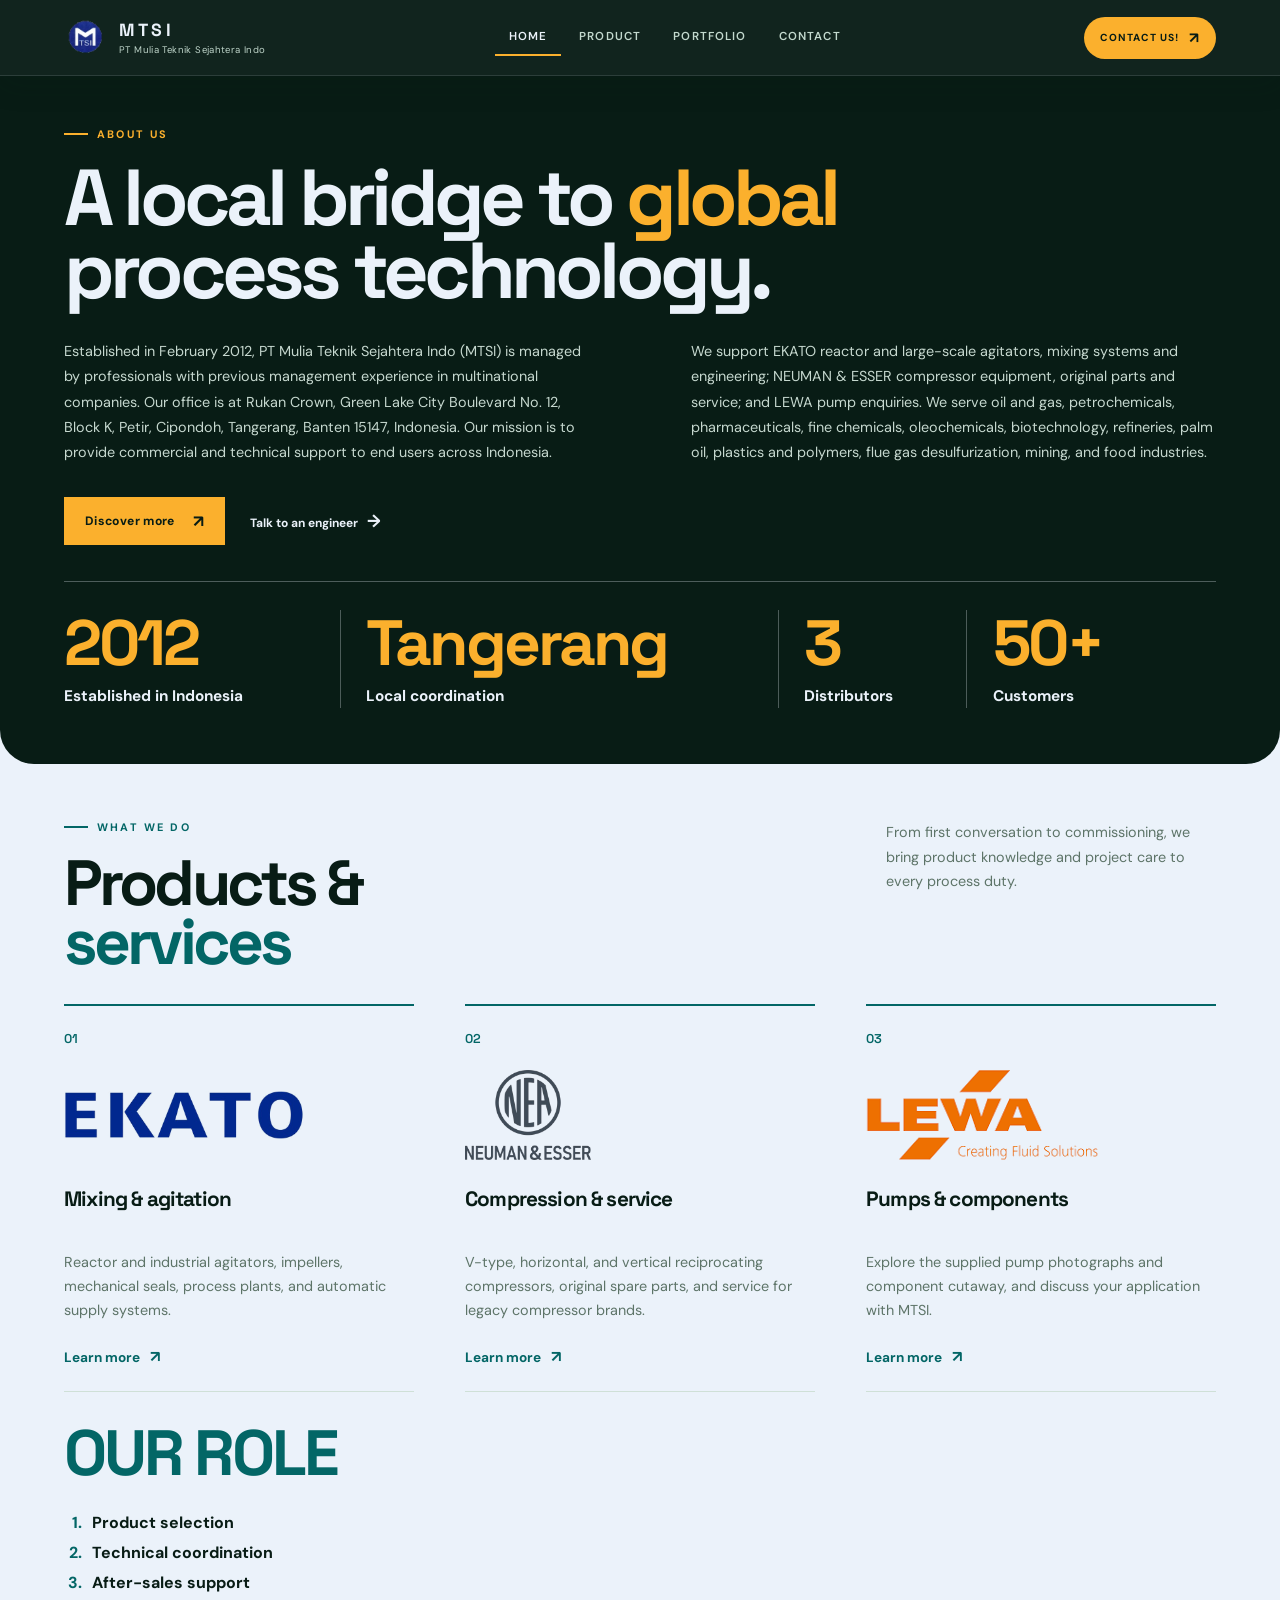
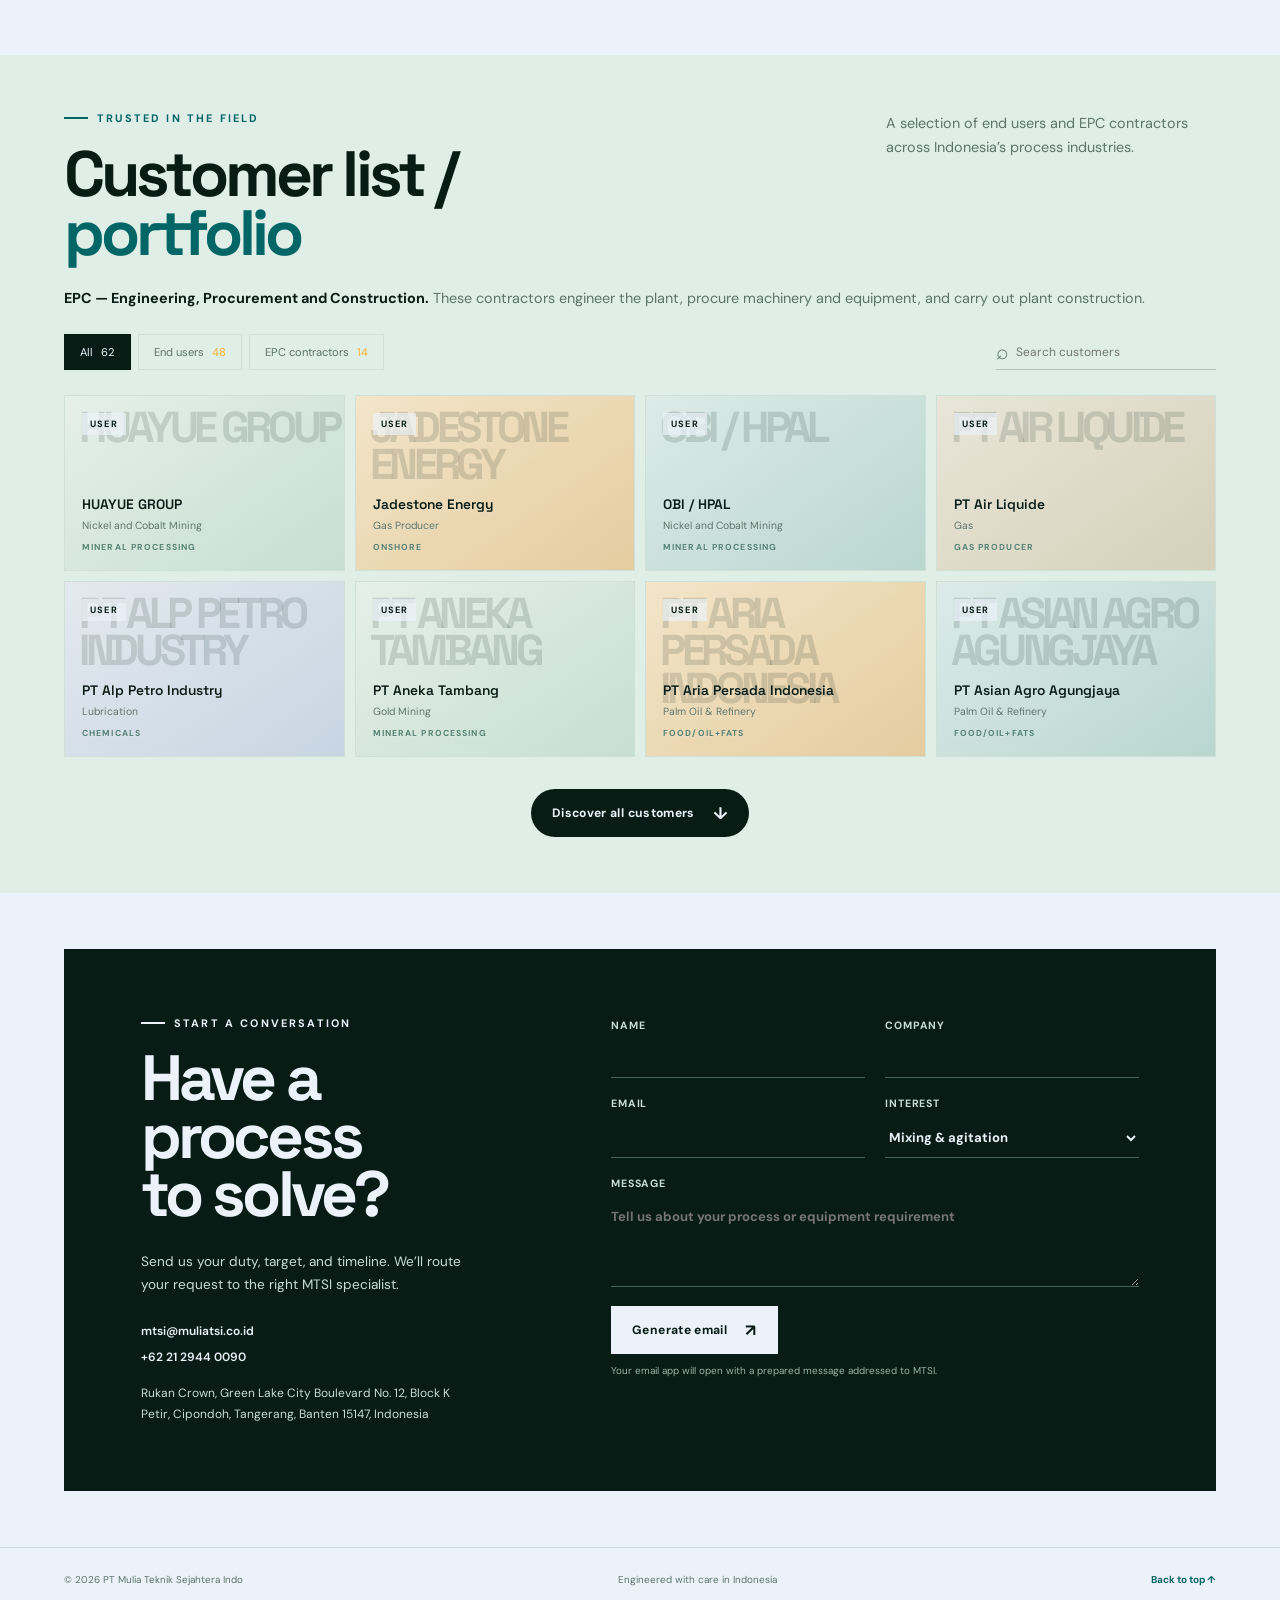
==== commit 651623b8: "Enlarge Our Role heading and add customer highlight" ====
--- a/index.html
+++ b/index.html
@@ -42,7 +42,8 @@
               <div class="hero-metrics" aria-label="Company highlights">
                 <div><strong>2012</strong><span>Established in Indonesia</span></div>
                 <div><strong>Tangerang</strong><span>Local coordination</span></div>
-                <div><strong>3</strong><span>Supplier portfolios</span></div>
+                <div><strong>3</strong><span>Distributors</span></div>
+                <div><strong>50+</strong><span>Customers</span></div>
               </div>
             </div>
           </div>
@@ -71,7 +72,7 @@
             </article>
           </div>
           <div class="service-ribbon" aria-labelledby="role-title">
-            <h3 id="role-title">Our role</h3>
+            <h3 id="role-title">OUR ROLE</h3>
             <ol>
               <li>Product selection</li>
               <li>Technical coordination</li>
--- a/styles.css
+++ b/styles.css
@@ -60,10 +60,11 @@
 .button-light { color: var(--plum); background: var(--cream); }
 .text-link { color: var(--maroon); font-size: .75rem; font-weight: 700; }
 .text-link span { margin-left: 6px; font-size: 1.1rem; }
-.hero-metrics { display: grid; grid-template-columns: .85fr 1.4fr .75fr; gap: clamp(32px, 4.2vw, 64px); margin-top: 36px; padding-top: 28px; border-top: 1px solid rgba(235, 242, 250, .3); }
+.hero-metrics { display: grid; grid-template-columns: 1fr 1.65fr .65fr 1fr; gap: clamp(20px, 2vw, 32px); margin-top: 36px; padding-top: 28px; border-top: 1px solid rgba(235, 242, 250, .3); }
 .hero-metrics div { min-width: 0; display: grid; align-content: start; gap: 8px; }
-.hero-metrics div + div { padding-left: clamp(28px, 4vw, 56px); border-left: 1px solid rgba(235, 242, 250, .3); }
-.hero-metrics strong { display: block; color: var(--gold); font: 700 clamp(3rem, 5vw, 4.75rem)/1.05 "Space Grotesk", sans-serif; letter-spacing: -.045em; }
+.hero-metrics div + div { padding-left: clamp(20px, 2vw, 32px); border-left: 1px solid rgba(235, 242, 250, .3); }
+.hero-metrics strong, .service-ribbon h3 { font: 700 clamp(3rem, 5vw, 4.75rem)/1.05 "Space Grotesk", sans-serif; letter-spacing: -.045em; }
+.hero-metrics strong { display: block; color: var(--gold); }
 .hero-metrics span { color: var(--cream); font-size: clamp(.9rem, 1.2vw, 1.1rem); font-weight: 700; line-height: 1.5; }
 .hero-art { min-height: 530px; position: relative; }
 .sun-disc { position: absolute; width: 390px; height: 390px; top: 39px; left: 14%; border-radius: 50%; background: var(--gold); opacity: .95; }
@@ -271,15 +272,17 @@
 .principal-logo img { max-width: 240px; }
 .principal-logo img[alt^="NEUMAN"] { max-height: 90px; }
 .service-ribbon { display: block; margin: 28px auto 0; padding: 0; text-align: left; }
-.service-ribbon h3 { margin: 0 0 12px; color: var(--red); font-size: 1rem; font-weight: 700; }
-.service-ribbon ol { margin: 0; padding-left: 1.3rem; color: var(--ink); font-size: .95rem; font-weight: 600; line-height: 1.9; }
+.service-ribbon h3 { margin: 0 0 20px; color: var(--red); }
+.service-ribbon ol { margin: 0; padding-left: 1.4rem; color: var(--ink); font-size: clamp(1rem, 1.2vw, 1.1rem); font-weight: 700; line-height: 1.9; }
 .service-ribbon li { padding-left: 6px; }
 .service-ribbon li::marker { color: var(--red); font-weight: 700; }
 .portfolio-intro { margin-bottom: 24px; }
 .epc-description { max-width: var(--content-width); margin: 0 auto 24px; color: var(--muted); font-size: .9rem; line-height: 1.65; }
 .epc-description strong { color: var(--ink); }
 @media (max-width: 1000px) {
-  .hero-metrics strong { font-size: clamp(2.4rem, 4.8vw, 3rem); }
+  .hero-metrics { grid-template-columns: 1fr 1.4fr; gap: 24px; }
+  .hero-metrics div:nth-child(odd) { padding-left: 0; border-left: 0; }
+  .hero-metrics strong, .service-ribbon h3 { font-size: clamp(2.4rem, 4.8vw, 3rem); }
   .service-grid { grid-template-columns: minmax(0, 1fr); gap: 24px; }
   .service-card { grid-template-rows: auto 140px auto auto auto; }
   .service-card h3 { min-height: 0; }
@@ -292,6 +295,6 @@
   .hero-metrics { grid-template-columns: minmax(0, 1fr); gap: 0; margin-top: 28px; padding-top: 0; }
   .hero-metrics div { gap: 6px; padding-block: 20px; }
   .hero-metrics div + div { padding-left: 0; border-left: 0; border-top: 1px solid rgba(235, 242, 250, .3); }
-  .hero-metrics strong { font-size: clamp(2.5rem, 8vw, 3.5rem); }
+  .hero-metrics strong, .service-ribbon h3 { font-size: clamp(2.5rem, 8vw, 3.5rem); }
   .hero-metrics span { font-size: .95rem; }
 }
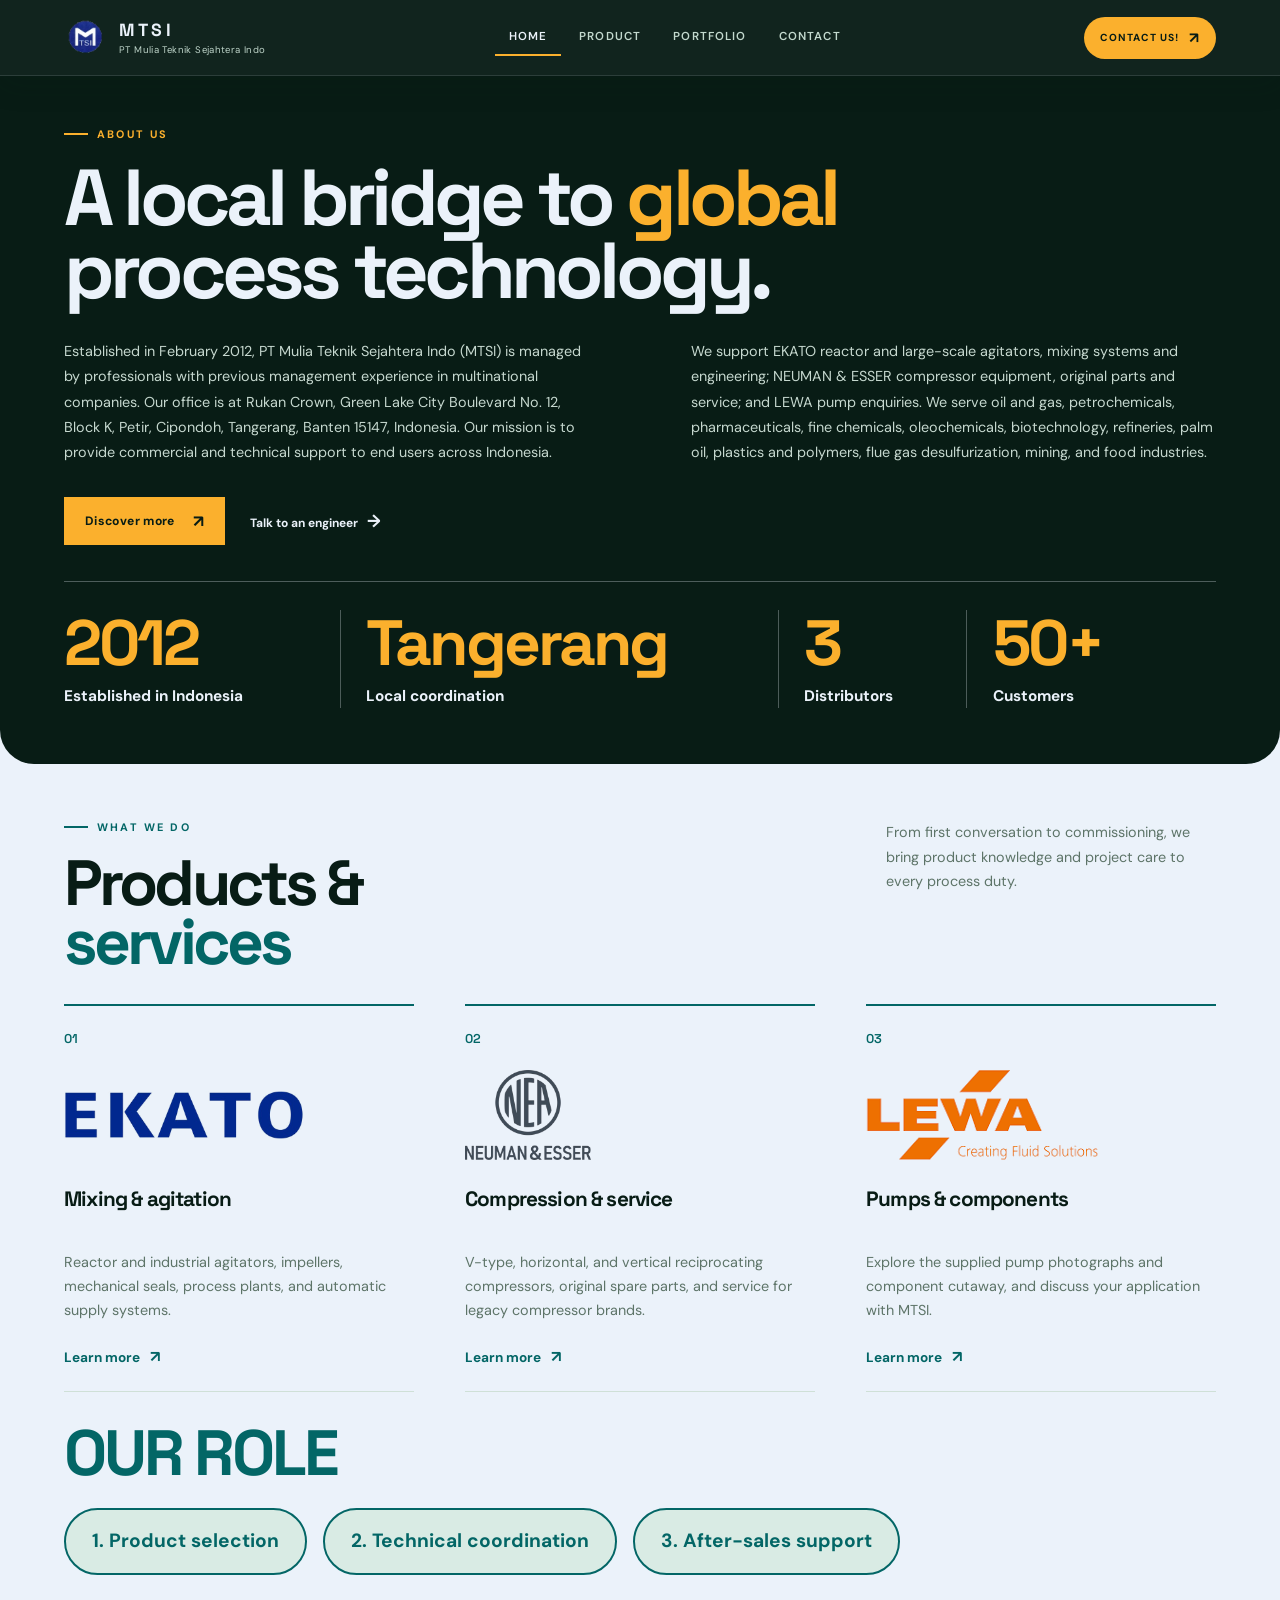
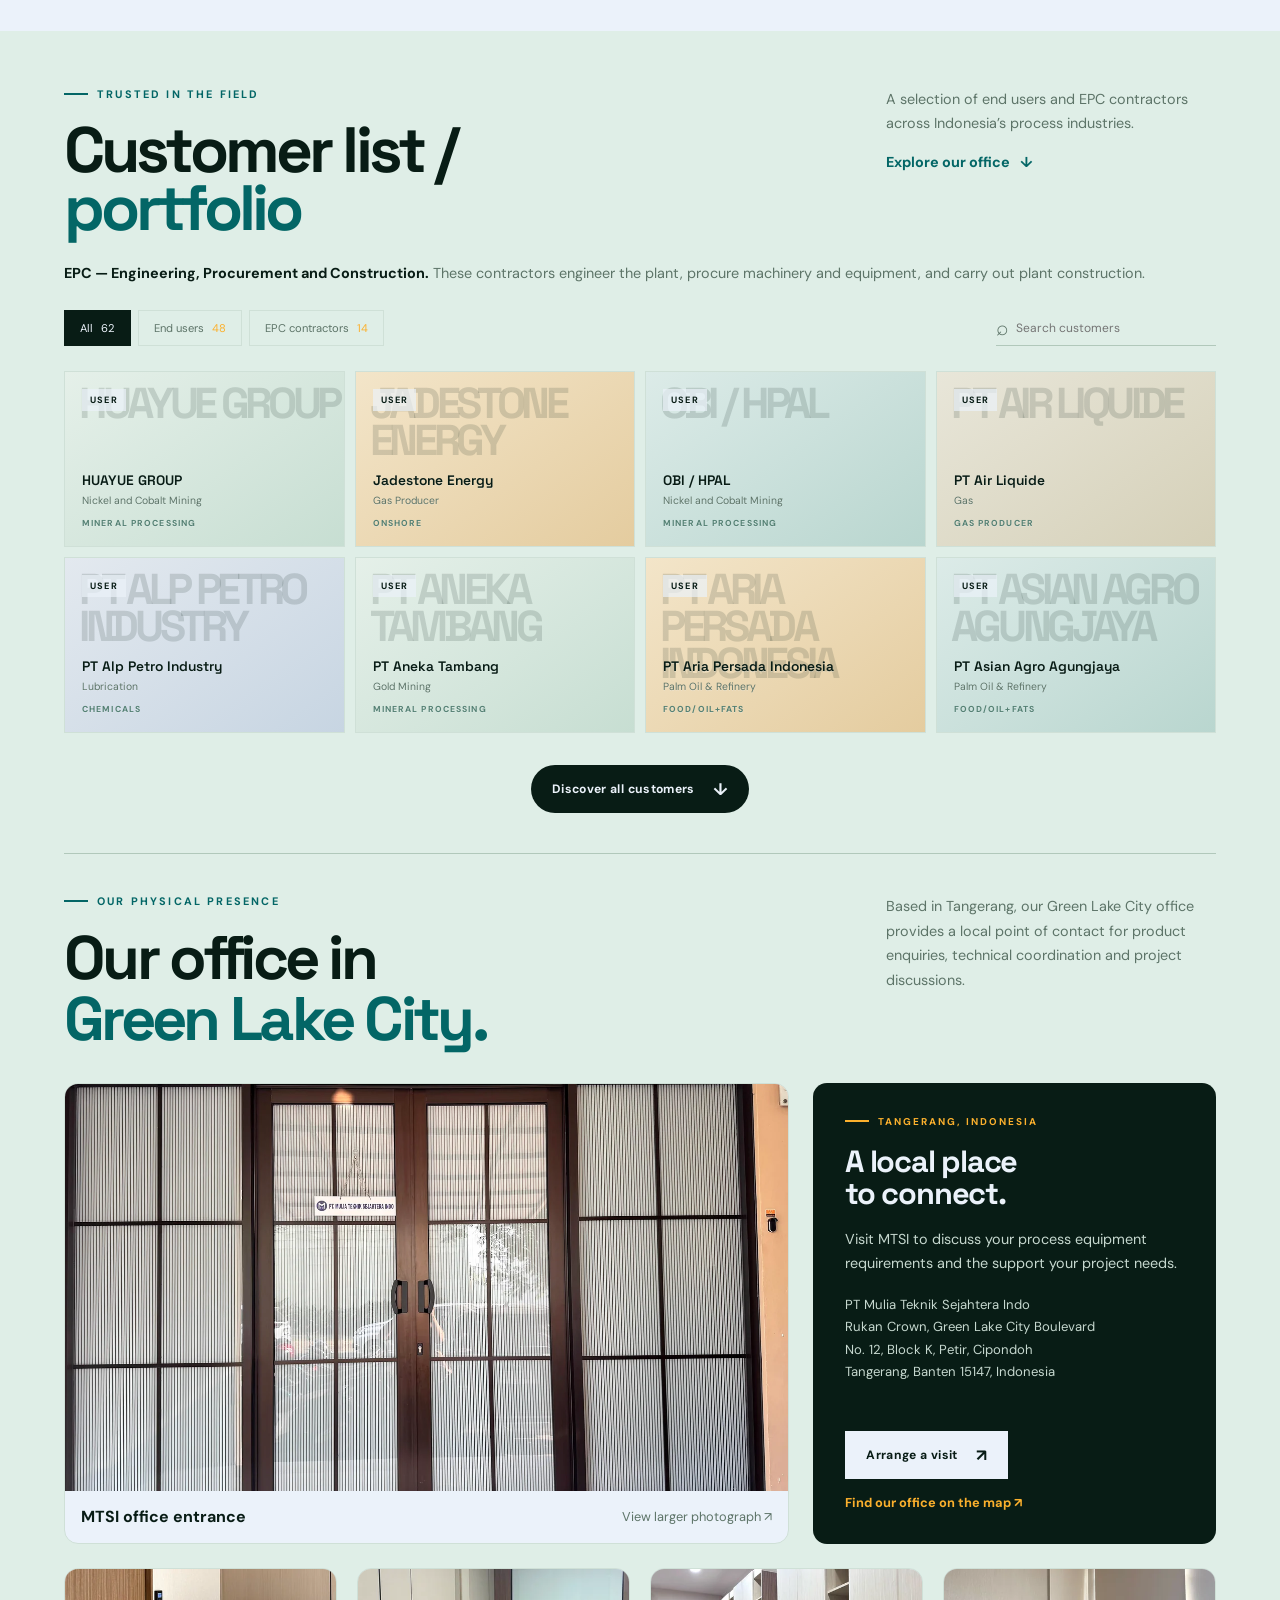
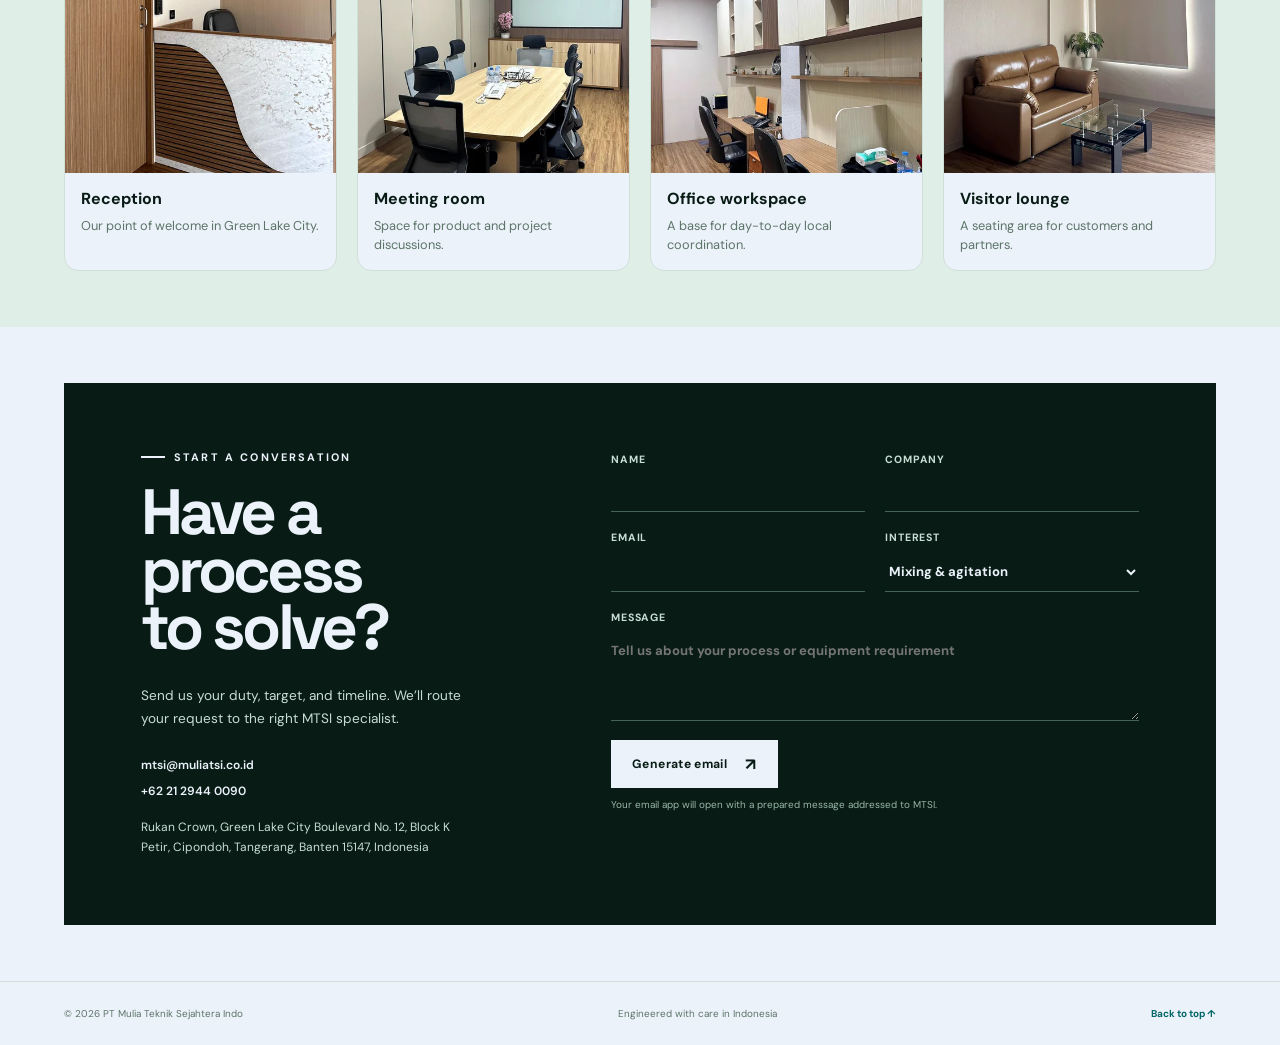
==== commit 46f07d88: "Add polished Green Lake office photographs and physical presence portfolio" ====
--- a/index.html
+++ b/index.html
@@ -82,7 +82,7 @@
         </section>
 
         <section id="portfolio" class="portfolio section-anchor" aria-labelledby="portfolio-title">
-          <div class="section-intro portfolio-intro"><div><p class="eyebrow"><span></span>Trusted in the field</p><h2 id="portfolio-title">Customer list /<br /><em>portfolio</em></h2></div><p class="section-lede">A selection of end users and EPC contractors across Indonesia’s process industries.</p></div>
+          <div class="section-intro portfolio-intro"><div><p class="eyebrow"><span></span>Trusted in the field</p><h2 id="portfolio-title">Customer list /<br /><em>portfolio</em></h2></div><p class="section-lede">A selection of end users and EPC contractors across Indonesia’s process industries.<a class="office-jump" href="#office">Explore our office <span>↓</span></a></p></div>
           <p class="epc-description"><strong>EPC — Engineering, Procurement and Construction.</strong> These contractors engineer the plant, procure machinery and equipment, and carry out plant construction.</p>
           <div class="portfolio-toolbar"><div class="filter-group" role="group" aria-label="Filter customers"><button class="filter-button is-selected" type="button" data-filter="all">All <span>62</span></button><button class="filter-button" type="button" data-filter="user">End users <span>48</span></button><button class="filter-button" type="button" data-filter="epc">EPC contractors <span>14</span></button></div><label class="search-box"><span>⌕</span><input type="search" id="customer-search" placeholder="Search customers" aria-label="Search customers" /></label></div>
           <div class="customer-grid" id="customer-grid">              <article class="customer-card" data-type="user" data-category="mineral processing">
@@ -460,6 +460,55 @@
           </div>
           <div class="portfolio-more"><button class="button button-dark" id="portfolio-more" type="button">Discover all customers <span>↓</span></button></div>
           <p class="empty-state" id="empty-state" hidden>No customers match that search.</p>
+
+          <section class="office-section" id="office" aria-labelledby="office-title">
+            <div class="section-intro office-intro">
+              <div><p class="eyebrow"><span></span>Our physical presence</p><h2 id="office-title">Our office in<br /><em>Green Lake City.</em></h2></div>
+              <p class="section-lede">Based in Tangerang, our Green Lake City office provides a local point of contact for product enquiries, technical coordination and project discussions.</p>
+            </div>
+            <div class="office-overview">
+              <figure class="office-photo office-entrance">
+                <a class="office-photo-link" href="figs/office/entrance-large.jpg" target="_blank" rel="noopener" aria-label="View a larger photograph of the MTSI office entrance">
+                  <img src="figs/office/entrance-1440.webp" srcset="figs/office/entrance-720.webp 720w, figs/office/entrance-1440.webp 1440w" sizes="(max-width: 900px) 90vw, 760px" width="1440" height="810" alt="Glass entrance doors with the MTSI company sign at the Green Lake City office" loading="lazy" decoding="async" />
+                </a>
+                <figcaption><strong>MTSI office entrance</strong><span>View larger photograph ↗</span></figcaption>
+              </figure>
+              <div class="office-location">
+                <p class="eyebrow"><span></span>Tangerang, Indonesia</p>
+                <h3>A local place<br />to connect.</h3>
+                <p>Visit MTSI to discuss your process equipment requirements and the support your project needs.</p>
+                <address>PT Mulia Teknik Sejahtera Indo<br />Rukan Crown, Green Lake City Boulevard<br />No. 12, Block K, Petir, Cipondoh<br />Tangerang, Banten 15147, Indonesia</address>
+                <a class="button button-light" href="#contact">Arrange a visit <span>↗</span></a>
+                <a class="office-map-link" href="https://www.google.com/maps/search/?api=1&amp;query=Rukan%20Crown%20Green%20Lake%20City%20Boulevard%20No.%2012%20Block%20K%20Petir%20Cipondoh%20Tangerang%20Indonesia" target="_blank" rel="noopener">Find our office on the map ↗</a>
+              </div>
+            </div>
+            <div class="office-gallery" aria-label="Inside the MTSI office">
+              <figure class="office-photo">
+                <a class="office-photo-link" href="figs/office/reception-large.jpg" target="_blank" rel="noopener" aria-label="View a larger photograph of the MTSI reception">
+                  <img src="figs/office/reception-960.webp" srcset="figs/office/reception-480.webp 480w, figs/office/reception-960.webp 960w" sizes="(max-width: 600px) 90vw, (max-width: 1000px) 45vw, 280px" width="960" height="720" alt="MTSI reception desk with wood and marble detailing" loading="lazy" decoding="async" />
+                </a>
+                <figcaption><strong>Reception</strong><span>Our point of welcome in Green Lake City.</span></figcaption>
+              </figure>
+              <figure class="office-photo">
+                <a class="office-photo-link" href="figs/office/meeting-room-large.jpg" target="_blank" rel="noopener" aria-label="View a larger photograph of the MTSI meeting room">
+                  <img src="figs/office/meeting-room-960.webp" srcset="figs/office/meeting-room-480.webp 480w, figs/office/meeting-room-960.webp 960w" sizes="(max-width: 600px) 90vw, (max-width: 1000px) 45vw, 280px" width="960" height="720" alt="MTSI meeting room with a conference table, chairs and presentation board" loading="lazy" decoding="async" />
+                </a>
+                <figcaption><strong>Meeting room</strong><span>Space for product and project discussions.</span></figcaption>
+              </figure>
+              <figure class="office-photo">
+                <a class="office-photo-link" href="figs/office/workspace-large.jpg" target="_blank" rel="noopener" aria-label="View a larger photograph of the MTSI office workspace">
+                  <img src="figs/office/workspace-960.webp" srcset="figs/office/workspace-480.webp 480w, figs/office/workspace-960.webp 960w" sizes="(max-width: 600px) 90vw, (max-width: 1000px) 45vw, 280px" width="960" height="720" alt="MTSI office workstations with desks, computers and storage cabinets" loading="lazy" decoding="async" />
+                </a>
+                <figcaption><strong>Office workspace</strong><span>A base for day-to-day local coordination.</span></figcaption>
+              </figure>
+              <figure class="office-photo">
+                <a class="office-photo-link" href="figs/office/visitor-lounge-large.jpg" target="_blank" rel="noopener" aria-label="View a larger photograph of the MTSI visitor lounge">
+                  <img src="figs/office/visitor-lounge-960.webp" srcset="figs/office/visitor-lounge-480.webp 480w, figs/office/visitor-lounge-960.webp 960w" sizes="(max-width: 600px) 90vw, (max-width: 1000px) 45vw, 280px" width="960" height="720" alt="MTSI visitor seating area with a leather sofa, glass table and plant" loading="lazy" decoding="async" />
+                </a>
+                <figcaption><strong>Visitor lounge</strong><span>A seating area for customers and partners.</span></figcaption>
+              </figure>
+            </div>
+          </section>
         </section>
 
         <section id="contact" class="contact section-anchor" aria-labelledby="contact-title">
--- a/styles.css
+++ b/styles.css
@@ -273,8 +273,8 @@
 .principal-logo img[alt^="NEUMAN"] { max-height: 90px; }
 .service-ribbon { display: block; margin: 28px auto 0; padding: 0; text-align: left; }
 .service-ribbon h3 { margin: 0 0 20px; color: var(--red); }
-.service-ribbon ol { margin: 0; padding-left: 1.4rem; color: var(--ink); font-size: clamp(1rem, 1.2vw, 1.1rem); font-weight: 700; line-height: 1.9; }
-.service-ribbon li { padding-left: 6px; }
+.service-ribbon ol { display: flex; flex-wrap: wrap; gap: 16px; margin: 0; padding: 0; list-style-position: inside; color: var(--red); font-size: clamp(1.1rem, 1.5vw, 1.25rem); font-weight: 700; line-height: 1.4; }
+.service-ribbon li { max-width: 100%; padding: 18px 26px; border: 2px solid var(--red); border-radius: 999px; background: #d9ebe4; }
 .service-ribbon li::marker { color: var(--red); font-weight: 700; }
 .portfolio-intro { margin-bottom: 24px; }
 .epc-description { max-width: var(--content-width); margin: 0 auto 24px; color: var(--muted); font-size: .9rem; line-height: 1.65; }
@@ -290,6 +290,7 @@
 }
 @media (max-width: 760px) {
   .products, .portfolio, .contact { padding-block: 40px; }
+  .service-ribbon li { width: 100%; padding: 16px 20px; }
   .section-intro { margin-bottom: 28px; }
   .section-lede { margin-top: 20px; }
   .hero-metrics { grid-template-columns: minmax(0, 1fr); gap: 0; margin-top: 28px; padding-top: 0; }
@@ -298,3 +299,41 @@
   .hero-metrics strong, .service-ribbon h3 { font-size: clamp(2.5rem, 8vw, 3.5rem); }
   .hero-metrics span { font-size: .95rem; }
 }
+
+/* A photographic office portfolio, kept within the customer portfolio section. */
+.office-jump { display: inline-flex; align-items: center; gap: 10px; margin-top: 14px; color: var(--red); font-weight: 700; }
+.office-jump:hover, .office-map-link:hover { text-decoration: underline; text-underline-offset: 4px; }
+.office-section { max-width: var(--content-width); margin: 40px auto 0; padding-top: 40px; border-top: 1px solid #b1c8bb; scroll-margin-top: 96px; }
+.office-intro h2 { font-size: clamp(2.75rem, 4.8vw, 4.75rem); line-height: 1; }
+.office-overview { display: grid; grid-template-columns: minmax(0, 1.8fr) minmax(0, 1fr); gap: 24px; align-items: stretch; }
+.office-photo { min-width: 0; margin: 0; overflow: hidden; border: 1px solid var(--line); border-radius: 14px; background: var(--paper); }
+.office-photo-link { display: block; overflow: hidden; }
+.office-photo-link img { display: block; width: 100%; height: auto; object-fit: cover; }
+.office-photo figcaption { display: grid; gap: 6px; padding: 16px; }
+.office-photo figcaption strong { color: var(--ink); font-size: 1rem; font-weight: 700; line-height: 1.3; }
+.office-photo figcaption span { color: var(--muted); font-size: .8rem; line-height: 1.5; }
+.office-entrance { display: flex; flex-direction: column; }
+.office-entrance .office-photo-link { flex: 1; min-height: 0; }
+.office-entrance img { height: 100%; min-height: 300px; }
+.office-entrance figcaption { display: flex; flex-wrap: wrap; align-items: center; justify-content: space-between; gap: 8px; }
+.office-location { display: flex; flex-direction: column; align-items: flex-start; padding: clamp(24px, 2.5vw, 36px); border-radius: 14px; color: var(--cream); background: var(--plum); }
+.office-location .eyebrow { color: var(--gold); font-size: .62rem; margin-bottom: 18px; }
+.office-location h3 { margin: 0; font: 700 clamp(1.8rem, 2.4vw, 2.5rem)/1.05 "Space Grotesk", sans-serif; letter-spacing: -.04em; }
+.office-location > p:not(.eyebrow) { margin: 18px 0; color: #c6d8cf; font-size: .9rem; line-height: 1.65; }
+.office-location address { margin-bottom: 24px; color: #c6d8cf; font-size: .82rem; font-style: normal; line-height: 1.7; }
+.office-location .button { margin-top: auto; }
+.office-map-link { margin-top: 14px; color: var(--gold); font-size: .8rem; font-weight: 700; line-height: 1.5; }
+.office-gallery { display: grid; grid-template-columns: repeat(4, minmax(0, 1fr)); gap: 20px; margin-top: 24px; }
+@media (max-width: 1000px) {
+  .office-gallery { grid-template-columns: repeat(2, minmax(0, 1fr)); }
+}
+@media (max-width: 900px) {
+  .office-overview { grid-template-columns: minmax(0, 1fr); }
+  .office-entrance img { height: auto; min-height: 0; }
+}
+@media (max-width: 760px) {
+  .office-section { margin-top: 32px; padding-top: 32px; scroll-margin-top: 88px; }
+}
+@media (max-width: 600px) {
+  .office-gallery { grid-template-columns: minmax(0, 1fr); }
+}
